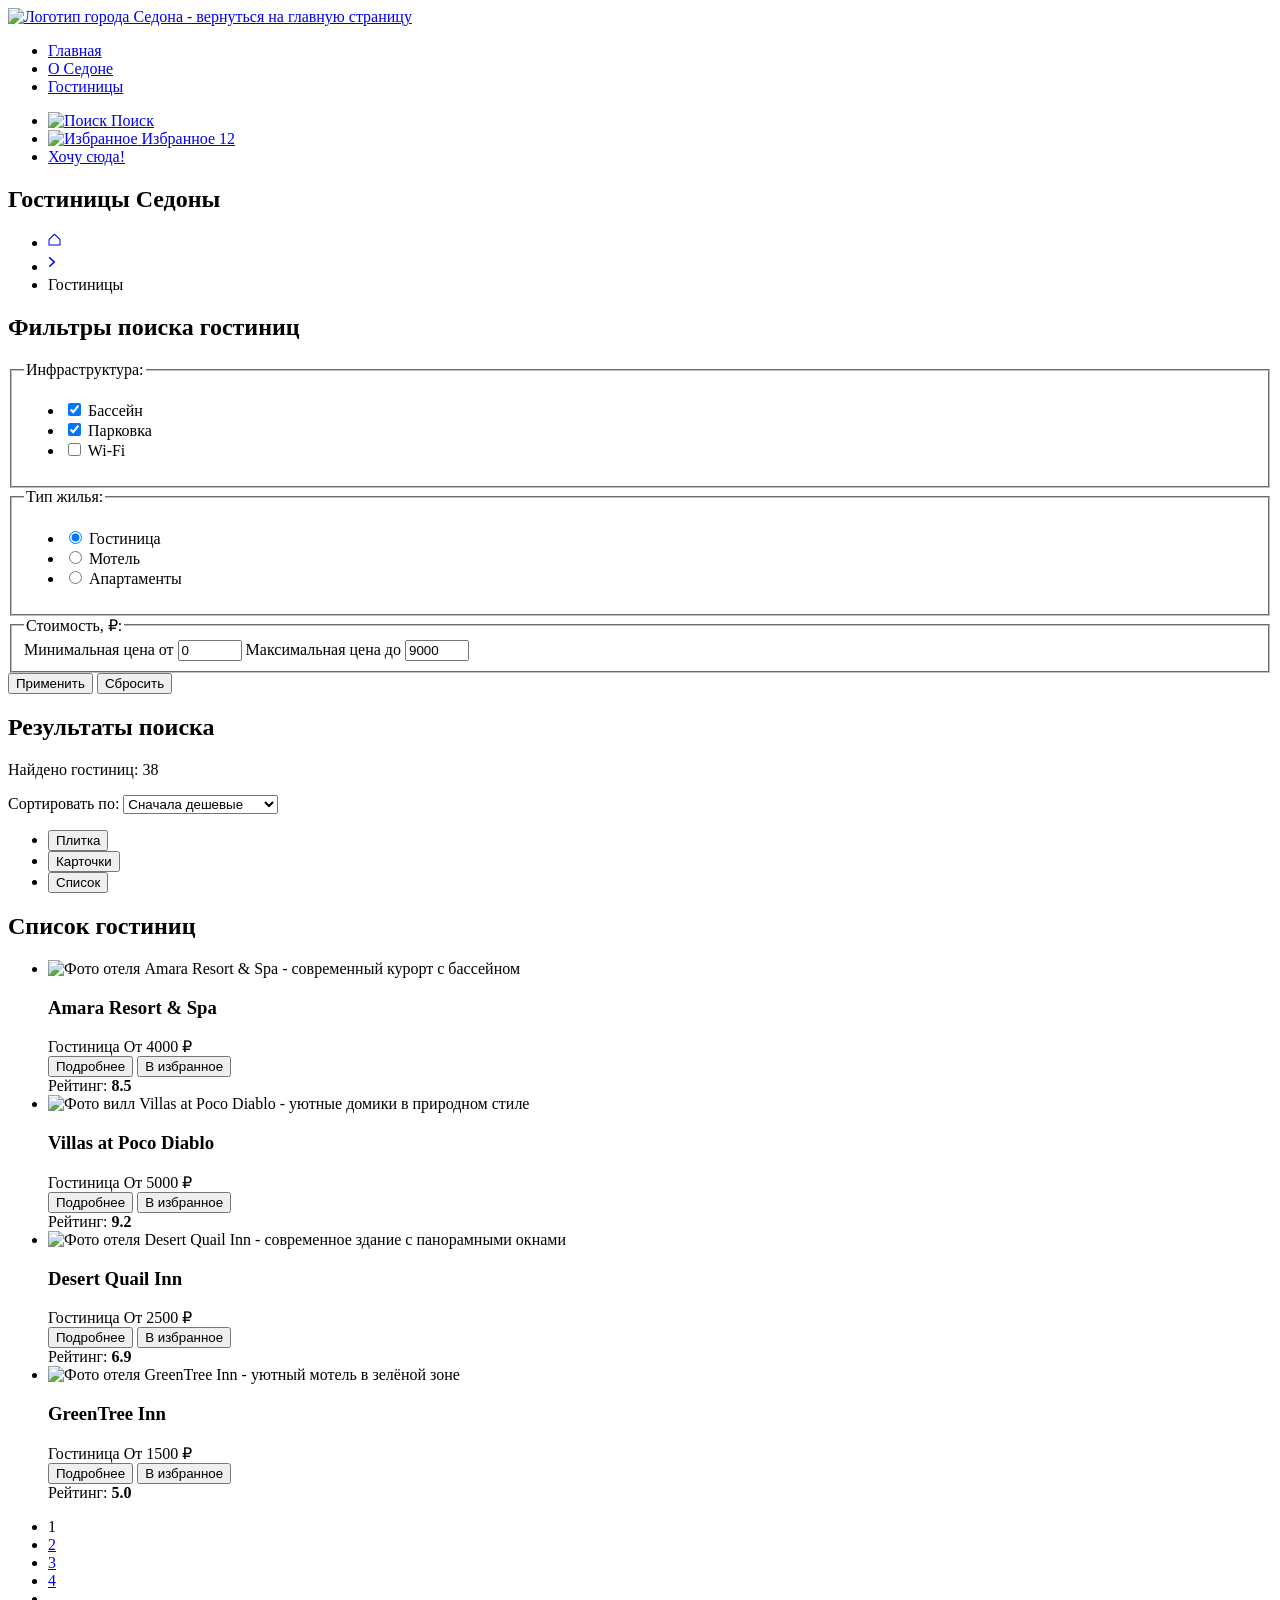
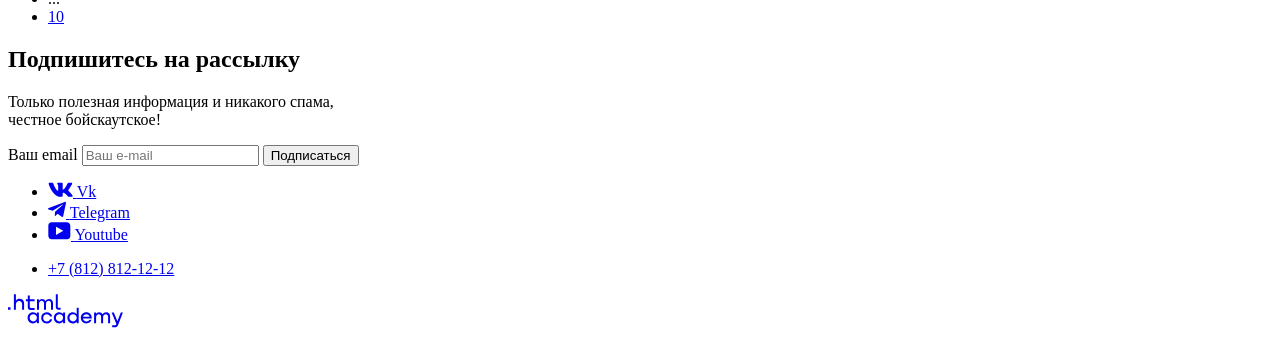
==== catalog.html @ 28fdcd9d "Merge pull request #2 from Vip2045/master" ====
<!DOCTYPE html>
<html lang="ru">
  <head>
    <meta charset="utf-8" />
    <meta name="viewport" content="width=device-width, initial-scale=1.0" />
    <title>Каталог гостиниц в Седоне</title>
    <link rel="icon" href="favicon.ico" />
    <link rel="icon" type="images/png" href="images/favicon.png" />
    <link rel="stylesheet" href="styles/styles.css" />
  </head>
  <body>
    <div class="page-container">
      <!-- Header -->
      <header class="page-header" data-test="header">
        <!-- Nav -->
        <nav class="navigation" aria-label="Основная навигация">
          <a class="logo-link" href="index.html">
            <img
              class="logo-img"
              src="images/logo.svg"
              width="140"
              height="70"
              alt="Логотип города Седона - вернуться на главную страницу"
            />
          </a>

          <ul class="navigation-list">
            <li class="navigation-item">
              <a class="navigation-link" href="index.html">Главная</a>
            </li>
            <li class="navigation-item">
              <a class="navigation-link" href="#">О Седоне</a>
            </li>
            <li class="navigation-item">
              <a
                class="navigation-link navigation-link-current"
                href="catalog.html"
                aria-current="page"
                >Гостиницы</a
              >
            </li>
          </ul>

          <ul class="navigation-user">
            <li class="navigation-item">
              <a class="navigation-link navigation-search" href="#">
                <img
                  src="images/search.svg"
                  width="20"
                  height="20"
                  alt="Поиск"
                />
                <span class="visually-hidden">Поиск</span>
              </a>
            </li>

            <li class="navigation-item">
              <a class="navigation-link navigation-favorites" href="#">
                <img
                  src="images/heart.svg"
                  width="20"
                  height="20"
                  alt="Избранное"
                />
                <span class="visually-hidden">Избранное</span>
                <span
                  class="favorite-badge"
                  aria-label="12 элементов в избранном"
                  >12</span
                >
              </a>
            </li>

            <li class="navigation-item">
              <a class="navigation-button-link" href="#"> Хочу сюда!</a>
            </li>
          </ul>
        </nav>
      </header>

      <!--Основной контент-->
      <main class="main inner-main" data-test="main">
        <section class="filters-heading" data-test="filters">
          <h1 class="inner-header-title">Гостиницы Седоны</h1>

          <nav class="breadcrumbs" aria-label="Хлебные крошки">
            <ul class="breadcrumbs-list">
              <li class="breadcrumbs-item">
                <a class="breadcrumbs-link" href="index.html">
                  <svg
                    xmlns="http://www.w3.org/2000/svg"
                    width="13"
                    height="15"
                    fill="none"
                  >
                    <path
                      fill="currentColor"
                      d="m6.5.5-6 5.8v6.2h12V6.3L6.5.5Zm5 11h-10V6.7l5-4.8 5 4.8v4.8Z"
                    />
                    <path fill="#fff" d="M4.5 10.5h1V8h2v2.5h1V7h-4v3.5Z" />
                  </svg>
                </a>
              </li>
              <li class="breadcrumbs-item">
                <a class="breadcrumbs-link" href="catalog.html">
                  <svg
                    width="8"
                    height="20"
                    viewBox="0 0 8 20"
                    fill="none"
                    xmlns="http://www.w3.org/2000/svg"
                  >
                    <path
                      fill="currentColor"
                      d="M6.91526 9.4375L2.16526 5.1875C1.91526 4.9375 1.41526 4.9375 1.04026 5.1875C0.665263 5.4375 0.790263 5.9375 1.04026 6.1875L5.16526 9.9375L1.16526 13.6875C0.915263 13.9375 0.915263 14.4375 1.16526 14.6875C1.16526 14.8125 1.54026 14.9375 1.66526 14.9375C1.79026 14.9375 2.04026 14.8125 2.16526 14.6875L6.91526 10.4375C7.29026 10.1875 7.29026 9.6875 6.91526 9.4375Z"
                      fill="#fff"
                    />
                  </svg>
                </a>
              </li>
              <li class="breadcrumbs-item">
                <a class="breadcrumbs-link">Гостиницы</a>
              </li>
            </ul>
          </nav>

          <!-- Фильтры -->
          <h2 class="visually-hidden">Фильтры поиска гостиниц</h2>

          <form action="https://echo.htmlacademy.ru/" method="get">
            <div class="filter-row">
              <!-- Инфраструктура -->
              <fieldset class="catalog-filter-group">
                <legend class="catalog-filter-title">Инфраструктура:</legend>
                <ul class="catalog-filter-list">
                  <li class="catalog-filter-item">
                    <label class="control">
                      <input
                        class="visually-hidden control-input"
                        type="checkbox"
                        name="infrastructure"
                        value="pool"
                        checked
                      />
                      <span class="control-mark" aria-hidden="true"></span>
                      <span class="control-label">Бассейн</span>
                    </label>
                  </li>
                  <li class="catalog-filter-item">
                    <label class="control">
                      <input
                        class="visually-hidden control-input"
                        type="checkbox"
                        name="infrastructure"
                        value="parking"
                        checked
                      />
                      <span class="control-mark" aria-hidden="true"></span>
                      <span class="control-label">Парковка</span>
                    </label>
                  </li>
                  <li class="catalog-filter-item">
                    <label class="control">
                      <input
                        class="visually-hidden control-input"
                        type="checkbox"
                        name="infrastructure"
                        value="wifi"
                      />
                      <span class="control-mark" aria-hidden="true"></span>
                      <span class="control-label">Wi-Fi</span>
                    </label>
                  </li>
                </ul>
              </fieldset>

              <!-- Тип жилья -->
              <fieldset class="catalog-filter-group">
                <legend class="catalog-filter-title">Тип жилья:</legend>
                <ul class="catalog-filter-list">
                  <li class="catalog-filter-item">
                    <label class="control">
                      <input
                        class="visually-hidden control-input"
                        type="radio"
                        name="housing-type"
                        value="hotel"
                        checked
                      />
                      <span class="control-mark" aria-hidden="true"></span>
                      <span class="control-label">Гостиница</span>
                    </label>
                  </li>
                  <li class="catalog-filter-item">
                    <label class="control">
                      <input
                        class="visually-hidden control-input"
                        type="radio"
                        name="housing-type"
                        value="motel"
                      />
                      <span class="control-mark" aria-hidden="true"></span>
                      <span class="control-label">Мотель</span>
                    </label>
                  </li>
                  <li class="catalog-filter-item">
                    <label class="control">
                      <input
                        class="visually-hidden control-input"
                        type="radio"
                        name="housing-type"
                        value="apartment"
                      />
                      <span class="control-mark" aria-hidden="true"></span>
                      <span class="control-label">Апартаменты</span>
                    </label>
                  </li>
                </ul>
              </fieldset>

              <!-- Группа фильтров: Цена -->
              <fieldset class="catalog-filter-group price-filters">
                <legend class="catalog-filter-title title-filters-price">
                  Стоимость, ₽:
                </legend>

                <div class="price-container">
                  <label class="price-label">
                    <span class="visually-hidden">Минимальная цена</span>
                    <span class="price-label-text">от</span>
                    <input
                      class="price-input input min-price"
                      type="number"
                      name="min-price"
                      value="0"
                      min="0"
                      max="9000"
                      step="100"
                      aria-label="Минимальная цена"
                    />
                  </label>

                  <label class="price-label">
                    <span class="visually-hidden">Максимальная цена</span>
                    <span class="price-label-text">до</span>
                    <input
                      class="price-input input max-price"
                      type="number"
                      name="max-price"
                      value="9000"
                      min="0"
                      max="9000"
                      step="100"
                      aria-label="Максимальная цена"
                    />
                  </label>
                </div>

                <div class="slider-container">
                  <div class="slider" id="slider" aria-label="Диапазон цен">
                    <div class="slider-track" id="track"></div>
                    <div
                      class="thumb"
                      id="thumb1"
                      style="left: 0%"
                      aria-label="Минимальная цена"
                    ></div>
                    <div
                      class="thumb"
                      id="thumb2"
                      style="left: 72%"
                      aria-label="Максимальная цена"
                    ></div>
                  </div>
                </div>
              </fieldset>

              <!-- кнопки для фильтра -->
              <div class="wrapper-buttons">
                <button class="btn-filters button-submit" type="submit">
                  Применить
                </button>
                <button class="btn-filters button-reset" type="reset">
                  Сбросить
                </button>
              </div>
            </div>
          </form>
        </section>

        <section class="hotel-search" data-test="catalog">
          <div class="container-search">
            <h2 class="visually-hidden">Результаты поиска</h2>
            <p class="catalog-products-title">Найдено гостиниц: 38</p>

            <form class="sorting-form" aria-label="Сортировка результатов">
              <label for="sort-method" class="visually-hidden"
                >Сортировать по:</label
              >
              <select
                id="sort-method"
                class="select-control arrow-down"
                name="sort"
              >
                <option value="popular">Сначала дешевые</option>
                <option value="price-asc">Сначала популярные</option>
                <option value="price-desc">Сначала дорогие</option>
              </select>
            </form>

            <nav
              class="view-switcher"
              aria-label="Переключение вида отображения"
            >
              <ul class="view-buttons">
                <li class="view-buttons-item">
                  <button
                    class="view-button view-button-tiles"
                    type="button"
                    aria-pressed="true"
                    aria-label="Плитка"
                  >
                    <span class="visually-hidden">Плитка</span>
                  </button>
                </li>
                <li class="view-buttons-item">
                  <button
                    class="view-button view-button-card"
                    type="button"
                    aria-pressed="false"
                    aria-label="Карточки"
                  >
                    <span class="visually-hidden">Карточки</span>
                  </button>
                </li>
                <li class="view-buttons-item">
                  <button
                    class="view-button view-button-list"
                    type="button"
                    aria-pressed="false"
                    aria-label="Список"
                  >
                    <span class="visually-hidden">Список</span>
                  </button>
                </li>
              </ul>
            </nav>
          </div>
        </section>

        <!-- Список гостиниц -->
        <section class="hotels-card" aria-labelledby="hotels-heading">
          <h2 id="hotels-heading" class="visually-hidden">Список гостиниц</h2>
          <ul class="cards-wrapper">
            <!-- Карточка 1 -->
            <li class="card">
              <div class="hotel-image">
                <img src="images/hotel-card/hotel-1.jpg" width: 300px; height:
                212px; alt="Фото отеля Amara Resort & Spa - современный курорт с
                бассейном" class="hotel-photo" />
              </div>
              <h3 class="hotel-title">Amara Resort & Spa</h3>

              <div class="hotel-info">
                <span class="housing-type">Гостиница</span>
                <span class="price">От 4000 ₽</span>
              </div>

              <div class="button-actions">
                <button class="btn details-btn">Подробнее</button>
                <button class="btn favorite-btn">В избранное</button>
              </div>

              <div class="reviews">
                <div class="stars" aria-label="Рейтинг: 4 звезды">
                  <span class="stars-item" aria-hidden="true"></span>
                  <span class="stars-item" aria-hidden="true"></span>
                  <span class="stars-item" aria-hidden="true"></span>
                  <span class="stars-item" aria-hidden="true"></span>
                </div>
                <span class="rating-text">Рейтинг: <strong>8.5</strong></span>
              </div>
            </li>

            <!-- Карточка 2 -->
            <li class="card">
              <div class="hotel-image">
                <img src="images/hotel-card/hotel-2.jpg" width: 300px; height:
                212px; alt="Фото вилл Villas at Poco Diablo - уютные домики в
                природном стиле" class="hotel-photo" />
              </div>
              <h3 class="hotel-title">Villas at Poco Diablo</h3>

              <div class="hotel-info">
                <span class="housing-type">Гостиница</span>
                <span class="price">От 5000 ₽</span>
              </div>

              <div class="button-actions">
                <button class="btn details-btn">Подробнее</button>
                <button class="btn favorite-btn-active">В избранное</button>
              </div>

              <div class="reviews">
                <div class="stars" aria-label="Рейтинг: 4 звезды">
                  <span class="stars-item" aria-hidden="true"></span>
                  <span class="stars-item" aria-hidden="true"></span>
                  <span class="stars-item" aria-hidden="true"></span>
                  <span class="stars-item" aria-hidden="true"></span>
                </div>
                <span class="rating-text">Рейтинг: <strong>9.2</strong></span>
              </div>
            </li>

            <!-- Карточка 3 -->
            <li class="card">
              <div class="hotel-image">
                <img src="images/hotel-card/hotel-3.jpg" width: 300px; height:
                212px; alt="Фото отеля Desert Quail Inn - современное здание с
                панорамными окнами" class="hotel-photo" />
              </div>
              <h3 class="hotel-title">Desert Quail Inn</h3>

              <div class="hotel-info">
                <span class="housing-type">Гостиница</span>
                <span class="price">От 2500 ₽</span>
              </div>

              <div class="button-actions">
                <button class="btn details-btn">Подробнее</button>
                <button class="btn favorite-btn">В избранное</button>
              </div>

              <div class="reviews">
                <div class="stars" aria-label="Рейтинг: 3 звезды">
                  <span class="stars-item" aria-hidden="true"></span>
                  <span class="stars-item" aria-hidden="true"></span>
                  <span class="stars-item" aria-hidden="true"></span>
                </div>
                <span class="rating-text">Рейтинг: <strong>6.9</strong></span>
              </div>
            </li>

            <!-- Карточка 4 -->
            <li class="card">
              <div class="hotel-image">
                <img src="images/hotel-card/hotel-4.jpg" width: 300px; height:
                212px; alt="Фото отеля GreenTree Inn - уютный мотель в зелёной
                зоне" class="hotel-photo" />
              </div>
              <h3 class="hotel-title">GreenTree Inn</h3>

              <div class="hotel-info">
                <span class="housing-type">Гостиница</span>
                <span class="price">От 1500 ₽</span>
              </div>

              <div class="button-actions">
                <button class="btn details-btn">Подробнее</button>
                <button class="btn favorite-btn">В избранное</button>
              </div>

              <div class="reviews">
                <div class="stars" aria-label="Рейтинг: 2 звезды">
                  <span class="stars-item" aria-hidden="true"></span>
                  <span class="stars-item" aria-hidden="true"></span>
                </div>
                <span class="rating-text">Рейтинг: <strong>5.0</strong></span>
              </div>
            </li>
          </ul>
        </section>

        <!-- Пагинация -->
        <section class="pagination-section">
          <nav class="pagination" aria-label="Навигация по страницам">
            <ul class="pagination-list">
              <li class="pagination-item">
                <span
                  class="pagination-link active"
                  aria-current="page"
                  aria-label="Текущая страница 1"
                  >1</span
                >
              </li>
              <li class="pagination-item">
                <a class="pagination-link" href="#" aria-label="Страница 2"
                  >2</a
                >
              </li>
              <li class="pagination-item">
                <a class="pagination-link" href="#" aria-label="Страница 3"
                  >3</a
                >
              </li>
              <li class="pagination-item">
                <a class="pagination-link" href="#" aria-label="Страница 4"
                  >4</a
                >
              </li>
              <li class="pagination-item pagination-ellipsis">
                <span class="pagination-text" aria-hidden="true">...</span>
              </li>
              <li class="pagination-item">
                <a class="pagination-link" href="#" aria-label="Страница 10"
                  >10</a
                >
              </li>
            </ul>
          </nav>
        </section>

        <!--- subscribe --->
        <section class="subscribe subscribe-catalog" data-test="subscribe">
          <h2 id="subscribe-title" class="subscribe-title-catalog">
            Подпишитесь на рассылку
          </h2>
          <p class="subscribe-text-catalog">
            Только полезная информация и никакого спама, <br />
            честное бойскаутское!
          </p>

          <form
            class="subscribe-form catalog-subscribe-form"
            action="http://echo.htmlacademy.ru/"
            method="post"
          >
            <div class="flex-subscribe-field">
              <label class="visually-hidden" for="email">Ваш email</label>
              <input
                class="field subscribe-field"
                type="email"
                name="email"
                placeholder="Ваш e-mail"
                id="email"
                required
              />
              <button class="button subcribe-button" type="submit">
                Подписаться
              </button>
            </div>
          </form>
        </section>
      </main>

      <!--- footer --->
      <footer class="page-footer" data-test="footer">
        <section class="footer-social">
          <ul class="footer-social-list">
            <li class="footer-social-item">
              <a
                class="footer-social-link footer-social"
                href="https://vk.com/htmlacademy"
              >
                <svg
                  xmlns="http://www.w3.org/2000/svg"
                  width="25"
                  height="15"
                  fill="none"
                >
                  <path
                    fill="currentColor"
                    fill-rule="evenodd"
                    d="M24.12 1.8c.16-.54 0-.94-.8-.94H20.7c-.67 0-.98.34-1.15.73 0 0-1.33 3.2-3.22 5.27-.61.6-.9.8-1.23.8-.16 0-.41-.2-.41-.75v-5.1c0-.66-.19-.95-.74-.95H9.82c-.42 0-.67.3-.67.59 0 .62.95.76 1.04 2.51v3.8c0 .83-.15.98-.48.98-.9 0-3.06-3.2-4.34-6.88-.25-.72-.5-1-1.18-1H1.57c-.75 0-.9.34-.9.73 0 .68.89 4.07 4.14 8.55 2.17 3.06 5.23 4.72 8 4.72 1.68 0 1.88-.37 1.88-1v-2.32c0-.74.16-.88.7-.88.38 0 1.05.19 2.6 1.66 1.79 1.75 2.08 2.54 3.08 2.54h2.63c.75 0 1.12-.37.9-1.1-.23-.72-1.08-1.77-2.2-3.02-.62-.71-1.54-1.48-1.82-1.86-.39-.5-.28-.71 0-1.15 0 0 3.2-4.42 3.54-5.93Z"
                    clip-rule="evenodd"
                  />
                </svg>
                <span class="visually-hidden">Vk</span>
              </a>
            </li>

            <li class="footer-social-item">
              <a
                class="footer-social-link footer-social"
                href="https://t.me/htmlacademy"
              >
                <svg xmlns="http://www.w3.org/2000/svg" width="18" height="17">
                  <path
                    fill="currentColor"
                    d="M16.79.96.84 7.1c-1.09.44-1.08 1.05-.2 1.32l4.1 1.28 9.47-5.98c.44-.27.85-.13.52.17l-7.68 6.93-.28 4.22c.41 0 .6-.2.83-.41l1.99-1.94 4.13 3.06c.77.42 1.31.2 1.5-.71l2.72-12.8c.28-1.1-.43-1.61-1.16-1.28Z"
                  />
                </svg>
                <span class="visually-hidden">Telegram</span>
              </a>
            </li>

            <li class="footer-social-item">
              <a
                class="footer-social-link footer-social"
                href="https://www.youtube.com/@HTMLAcademyTV"
              >
                <svg
                  xmlns="http://www.w3.org/2000/svg"
                  width="23"
                  height="18"
                  fill="none"
                >
                  <path
                    fill="currentColor"
                    d="M18.94.36H3.51C1.65.36.33 1.95.33 3.76v10.09c0 1.91 1.32 3.5 3.18 3.5h15.65c1.64 0 3.17-1.59 3.17-3.4V3.76c-.22-1.8-1.53-3.4-3.39-3.4ZM7.99 12.89V4.82l7.34 4.04-7.34 4.03Z"
                  />
                </svg>
                <span class="visually-hidden">Youtube</span>
              </a>
            </li>
          </ul>
        </section>

        <ul class="footer-contacts">
          <li class="footer-contacts-link">
            <a class="footer-contacts-phone" href="tel:+78128121212">
              +7 (812) 812-12-12
            </a>
          </li>
        </ul>

        <a class="htmlacademy-link" href="https://htmlacademy.ru/">
          <svg
            xmlns="http://www.w3.org/2000/svg"
            width="115"
            height="34"
            fill="none"
          >
            <path
              fill="currentColor"
              d="M0 13.26v2.6h2.5v-2.6H0ZM11.6 4.86c-1.6 0-2.8.7-3.6 1.7h-.1V.36h-2v15.5h2v-5.3c0-2.1 1.3-3.6 3.3-3.6 1.8 0 2.9 1.4 2.9 3.2v5.7h2v-6.1c.1-3-1.8-4.9-4.5-4.9ZM26.6 5.16h-4.8v-3.7h-2v3.8h-1.9v2h1.9v6c0 1.7 1 2.7 2.7 2.7h4.1v-2h-3.7c-.7 0-1.1-.4-1.1-1.1v-5.7h4.8v-2ZM41.1 4.96c-1.6 0-2.9.8-3.5 2.1h-.1c-.6-1.2-1.8-2.1-3.4-2.1-1.4 0-2.5.8-3.1 1.8h-.1v-1.6H29v10.6h2v-5.4c0-2 1-3.5 2.6-3.5 1.5 0 2.4 1 2.4 2.6v6.3h2v-5.6c0-2.4 1.4-3.3 2.6-3.3 1.5 0 2.4 1 2.4 2.6v6.3h2v-6.5c.1-2.5-1.4-4.3-3.9-4.3ZM47.8 13.06c0 1.7 1 2.7 2.8 2.7h2v-2h-1.7c-.7 0-1.1-.4-1.1-1.1V.36h-2v12.7ZM28.9 20.06c-.9-1.1-2.2-1.8-3.9-1.8-3.1 0-5.4 2.3-5.4 5.6s2.3 5.6 5.4 5.6c1.8 0 3-.8 3.8-1.9h.1v1.6h2v-10.6h-2v1.5Zm-3.6 7.4c-2.2 0-3.6-1.6-3.6-3.6s1.4-3.6 3.6-3.6 3.6 1.6 3.6 3.6c0 1.9-1.4 3.6-3.6 3.6ZM44.2 22.36c-.5-2.4-2.6-4.1-5.4-4.1a5.4 5.4 0 0 0-5.6 5.6c0 3.1 2.2 5.6 5.6 5.6 2.8 0 4.9-1.8 5.4-4.2h-2.1a3.4 3.4 0 0 1-3.3 2.3c-2.2 0-3.6-1.6-3.6-3.6s1.4-3.6 3.6-3.6c1.6 0 2.8 1 3.3 2.2h2.1v-.2ZM55.1 20.06c-.9-1.1-2.2-1.8-3.9-1.8-3.1 0-5.4 2.3-5.4 5.6s2.3 5.6 5.4 5.6c1.8 0 3-.8 3.8-1.9h.1v1.6h2v-10.6h-2v1.5Zm-3.6 7.4c-2.2 0-3.6-1.6-3.6-3.6s1.4-3.6 3.6-3.6 3.6 1.6 3.6 3.6c0 1.9-1.5 3.6-3.6 3.6ZM68.7 20.16c-.9-1.1-2.2-1.9-3.9-1.9-3.1 0-5.4 2.3-5.4 5.6s2.2 5.6 5.4 5.6c1.7 0 3-.8 3.8-1.8h.1v1.5h2v-15.4h-2v6.4Zm-3.6 7.3c-2.2 0-3.6-1.6-3.6-3.6s1.4-3.6 3.6-3.6 3.6 1.6 3.6 3.6c-.1 2-1.5 3.6-3.6 3.6ZM78.3 18.26c-3.3 0-5.5 2.5-5.5 5.6 0 3 2.1 5.6 5.5 5.6 2.5 0 4.5-1.3 5.2-3.6h-2.1c-.5 1-1.6 1.6-3 1.6-1.9 0-3.3-1.3-3.4-2.9h8.8c.2-3.6-2-6.3-5.5-6.3Zm0 1.9c1.7 0 3 1 3.3 2.6h-6.5c.3-1.5 1.5-2.6 3.2-2.6ZM98.2 18.26c-1.6 0-2.9.8-3.6 2h-.1c-.6-1.2-1.8-2-3.4-2-1.4 0-2.5.7-3.1 1.8v-1.5h-1.9v10.6h2v-5.4c0-2 1-3.4 2.6-3.5 1.5 0 2.4 1 2.4 2.6v6.3h2v-5.6c0-2.4 1.4-3.3 2.6-3.3 1.5 0 2.4 1 2.4 2.6v6.3h2v-6.5c.1-2.6-1.4-4.4-3.9-4.4ZM109.4 27.36l-3.6-8.9h-2.2l4.8 11.6c-.3.9-.7 1.2-1.7 1.2h-2.5v2h2.5c1.8 0 2.8-.8 3.5-2.6l4.7-12.2h-2.1l-3.4 8.9Z"
            />
          </svg>
        </a>
      </footer>
    </div>
  </body>
</html>
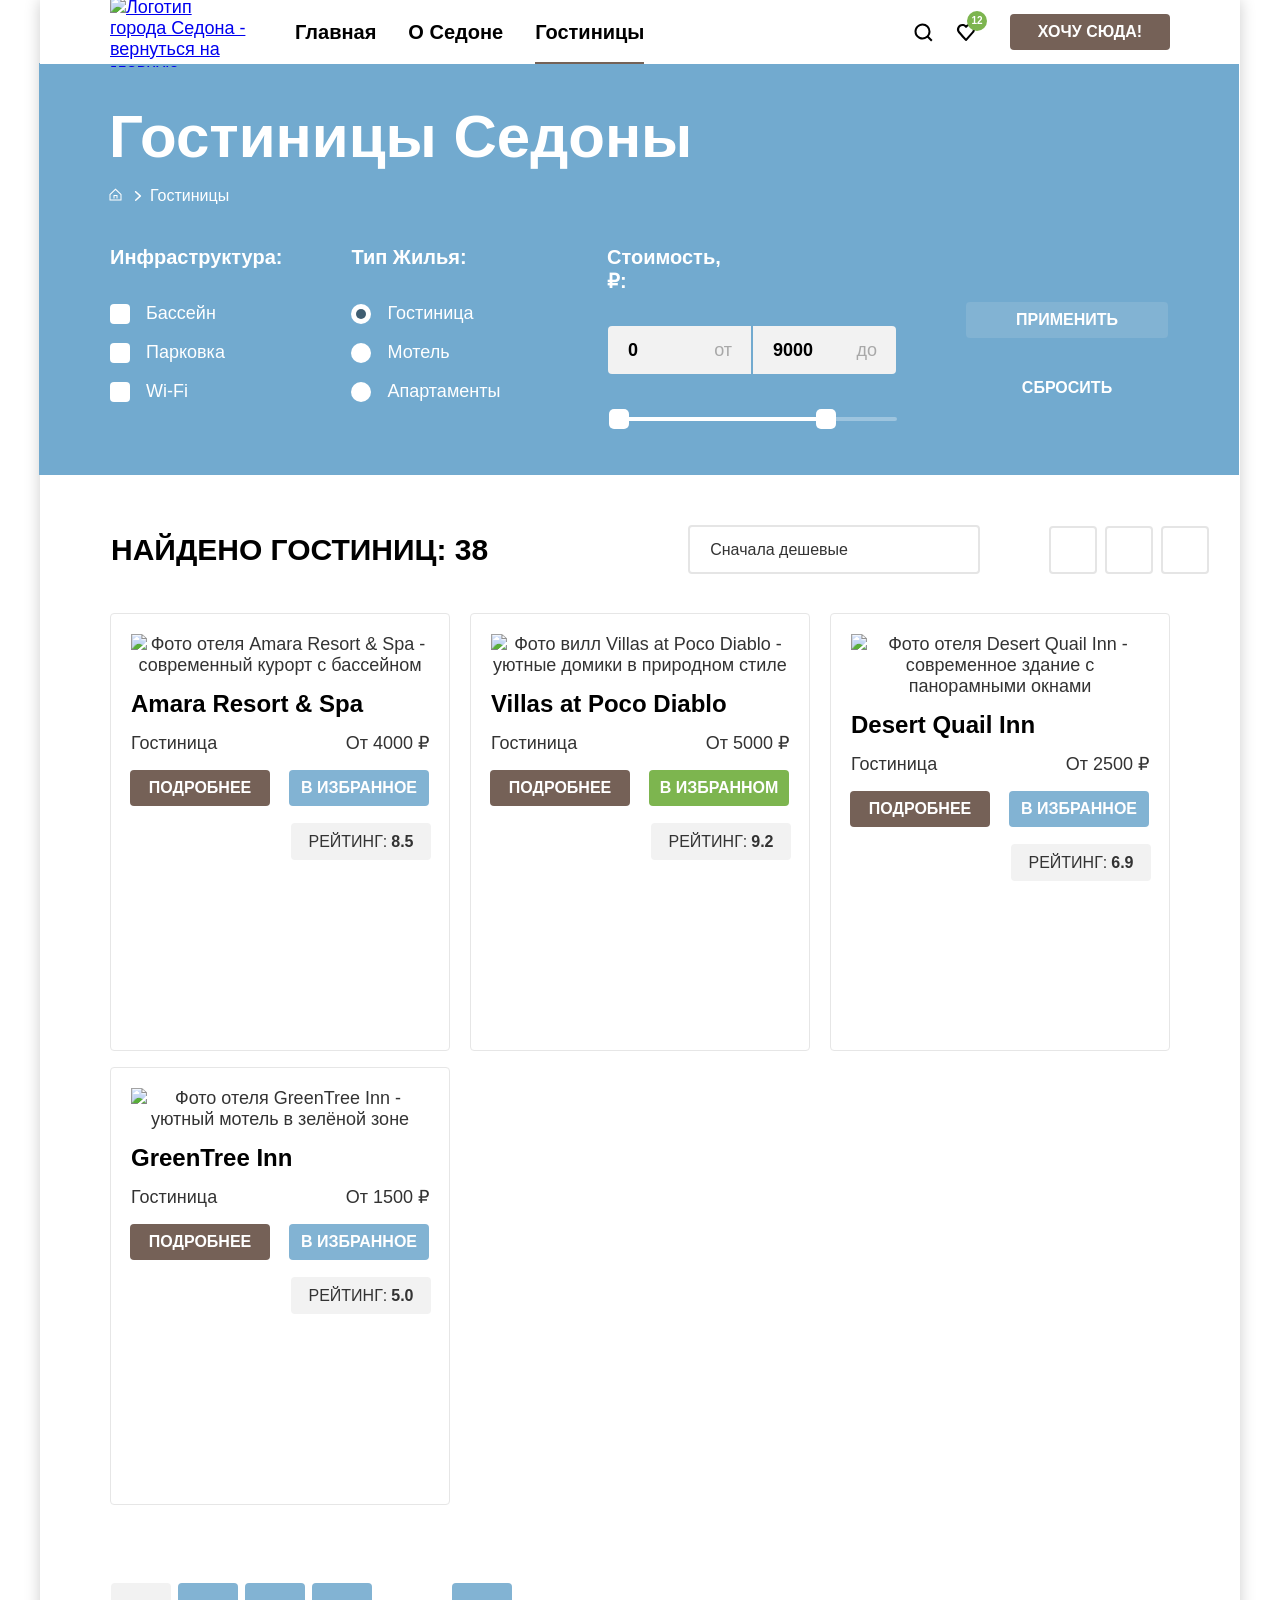
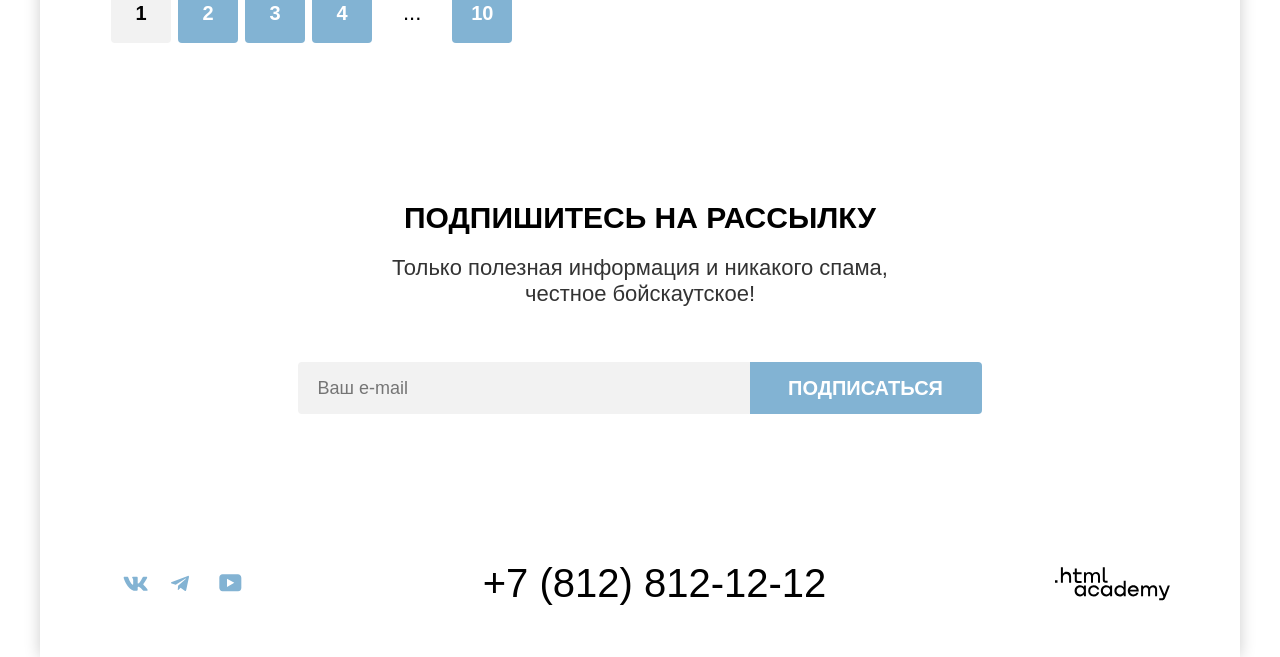
==== commit 86bb3761: "Merge pull request #3 from Vip2045/master" ====
--- a/catalog.html
+++ b/catalog.html
@@ -44,30 +44,36 @@
           <ul class="navigation-user">
             <li class="navigation-item">
               <a class="navigation-link navigation-search" href="#">
-                <img
-                  src="images/search.svg"
+                <svg
+                  xmlns="http://www.w3.org/2000/svg"
                   width="20"
                   height="20"
-                  alt="Поиск"
-                />
+                  fill="none"
+                >
+                  <path
+                    fill="currentColor"
+                    d="m19.5 18-3.7-3.67c1-1.3 1.7-2.98 1.7-4.87a8 8 0 0 0-8-7.96c-4.4 0-8 3.68-8 8.06a8 8 0 0 0 12.9 6.26l3.7 3.68 1.4-1.5Zm-10-2.48a6 6 0 0 1-6-5.96 6 6 0 0 1 12 0 6 6 0 0 1-6 5.96Z"
+                  />
+                </svg>
                 <span class="visually-hidden">Поиск</span>
               </a>
             </li>
 
             <li class="navigation-item">
               <a class="navigation-link navigation-favorites" href="#">
-                <img
-                  src="images/heart.svg"
+                <svg
+                  xmlns="http://www.w3.org/2000/svg"
                   width="20"
                   height="20"
-                  alt="Избранное"
-                />
+                  fill="none"
+                >
+                  <path
+                    fill="currentColor"
+                    d="M9.9 19a.9.9 0 0 1-.8-.4c-5.4-6.1-6.7-7.5-7-7.9A5.4 5.4 0 0 1 6.5 2C7.8 2 9 2.5 10 3.3a5.46 5.46 0 0 1 9 4.1c0 1.3-.5 2.5-1.3 3.4l-7 7.9c-.2.2-.4.3-.8.3Zm-6-9.5c.3.4 3.5 4 6.1 6.9l6.2-7c.5-.5.7-1.2.7-2 0-1.8-1.5-3.3-3.3-3.3-1 0-2 .5-2.7 1.3-.3.3-.6.4-.9.4-.3 0-.6-.2-.8-.4-.7-.8-1.7-1.3-2.7-1.3-1.8 0-3.3 1.5-3.3 3.3-.1.9.3 1.6.7 2.1-.1 0-.1 0 0 0Z"
+                  />
+                </svg>
                 <span class="visually-hidden">Избранное</span>
-                <span
-                  class="favorite-badge"
-                  aria-label="12 элементов в избранном"
-                  >12</span
-                >
+                <span class="favorite-badge" width="20" height="20">12</span>
               </a>
             </li>
 
@@ -101,8 +107,9 @@
                   </svg>
                 </a>
               </li>
+
               <li class="breadcrumbs-item">
-                <a class="breadcrumbs-link" href="catalog.html">
+                <a class="breadcrumbs-link">
                   <svg
                     width="8"
                     height="20"
@@ -111,15 +118,12 @@
                     xmlns="http://www.w3.org/2000/svg"
                   >
                     <path
-                      fill="currentColor"
                       d="M6.91526 9.4375L2.16526 5.1875C1.91526 4.9375 1.41526 4.9375 1.04026 5.1875C0.665263 5.4375 0.790263 5.9375 1.04026 6.1875L5.16526 9.9375L1.16526 13.6875C0.915263 13.9375 0.915263 14.4375 1.16526 14.6875C1.16526 14.8125 1.54026 14.9375 1.66526 14.9375C1.79026 14.9375 2.04026 14.8125 2.16526 14.6875L6.91526 10.4375C7.29026 10.1875 7.29026 9.6875 6.91526 9.4375Z"
                       fill="#fff"
                     />
                   </svg>
-                </a>
-              </li>
-              <li class="breadcrumbs-item">
-                <a class="breadcrumbs-link">Гостиницы</a>
+                  Гостиницы</a
+                >
               </li>
             </ul>
           </nav>
@@ -136,38 +140,38 @@
                   <li class="catalog-filter-item">
                     <label class="control">
                       <input
-                        class="visually-hidden control-input"
+                        class="visually-hidden control-input input"
                         type="checkbox"
                         name="infrastructure"
                         value="pool"
                         checked
                       />
-                      <span class="control-mark" aria-hidden="true"></span>
+                      <span class="control-mark"></span>
                       <span class="control-label">Бассейн</span>
                     </label>
                   </li>
                   <li class="catalog-filter-item">
                     <label class="control">
                       <input
-                        class="visually-hidden control-input"
+                        class="visually-hidden control-input input"
                         type="checkbox"
                         name="infrastructure"
                         value="parking"
                         checked
                       />
-                      <span class="control-mark" aria-hidden="true"></span>
+                      <span class="control-mark"></span>
                       <span class="control-label">Парковка</span>
                     </label>
                   </li>
                   <li class="catalog-filter-item">
                     <label class="control">
                       <input
-                        class="visually-hidden control-input"
+                        class="visually-hidden control-input input"
                         type="checkbox"
                         name="infrastructure"
                         value="wifi"
                       />
-                      <span class="control-mark" aria-hidden="true"></span>
+                      <span class="control-mark"></span>
                       <span class="control-label">Wi-Fi</span>
                     </label>
                   </li>
@@ -181,32 +185,32 @@
                   <li class="catalog-filter-item">
                     <label class="control">
                       <input
-                        class="visually-hidden control-input"
+                        class="visually-hidden control-input input"
                         type="radio"
                         name="housing-type"
                         value="hotel"
                         checked
                       />
-                      <span class="control-mark" aria-hidden="true"></span>
+                      <span class="control-mark"></span>
                       <span class="control-label">Гостиница</span>
                     </label>
                   </li>
                   <li class="catalog-filter-item">
                     <label class="control">
                       <input
-                        class="visually-hidden control-input"
+                        class="visually-hidden control-input input"
                         type="radio"
                         name="housing-type"
                         value="motel"
                       />
-                      <span class="control-mark" aria-hidden="true"></span>
+                      <span class="control-mark"></span>
                       <span class="control-label">Мотель</span>
                     </label>
                   </li>
                   <li class="catalog-filter-item">
                     <label class="control">
                       <input
-                        class="visually-hidden control-input"
+                        class="visually-hidden control-input input"
                         type="radio"
                         name="housing-type"
                         value="apartment"
@@ -289,67 +293,43 @@
         </section>
 
         <section class="hotel-search" data-test="catalog">
-          <div class="container-search">
-            <h2 class="visually-hidden">Результаты поиска</h2>
-            <p class="catalog-products-title">Найдено гостиниц: 38</p>
-
-            <form class="sorting-form" aria-label="Сортировка результатов">
-              <label for="sort-method" class="visually-hidden"
-                >Сортировать по:</label
-              >
-              <select
-                id="sort-method"
-                class="select-control arrow-down"
-                name="sort"
-              >
-                <option value="popular">Сначала дешевые</option>
-                <option value="price-asc">Сначала популярные</option>
-                <option value="price-desc">Сначала дорогие</option>
-              </select>
-            </form>
-
-            <nav
-              class="view-switcher"
-              aria-label="Переключение вида отображения"
+          <h2 class="hotel-searc-title">Найдено гостиниц: 38</h2>
+          <form class="sorting-form">
+            <select
+              class="select-control arrow-down"
+              id="sort-method"
+              class="select-control arrow-down"
+              name="sort"
             >
-              <ul class="view-buttons">
-                <li class="view-buttons-item">
-                  <button
-                    class="view-button view-button-tiles"
-                    type="button"
-                    aria-pressed="true"
-                    aria-label="Плитка"
-                  >
-                    <span class="visually-hidden">Плитка</span>
-                  </button>
-                </li>
-                <li class="view-buttons-item">
-                  <button
-                    class="view-button view-button-card"
-                    type="button"
-                    aria-pressed="false"
-                    aria-label="Карточки"
-                  >
-                    <span class="visually-hidden">Карточки</span>
-                  </button>
-                </li>
-                <li class="view-buttons-item">
-                  <button
-                    class="view-button view-button-list"
-                    type="button"
-                    aria-pressed="false"
-                    aria-label="Список"
-                  >
-                    <span class="visually-hidden">Список</span>
-                  </button>
-                </li>
-              </ul>
-            </nav>
-          </div>
+              <option value="popular">Сначала дешевые</option>
+              <option value="price-asc">Сначала популярные</option>
+              <option value="price-desc">Сначала дорогие</option>
+            </select>
+          </form>
+
+          <nav class="view-switcher" aria-label="Переключение вида отображения">
+            <ul class="view-buttons">
+              <li class="view-buttons-item">
+                <button class="view-button view-button-tiles" type="button">
+                  <span class="visually-hidden">Плитка</span>
+                </button>
+              </li>
+              <li class="view-buttons-item">
+                <button class="view-button view-button-card" type="button">
+                  <span class="visually-hidden">Карточки</span>
+                </button>
+              </li>
+              <li class="view-buttons-item">
+                <button class="view-button view-button-list" type="button">
+                  <span class="visually-hidden">Список</span>
+                </button>
+              </li>
+            </ul>
+          </nav>
         </section>
 
         <!-- Список гостиниц -->
-        <section class="hotels-card" aria-labelledby="hotels-heading">
+        <section class="hotels-card">
           <h2 id="hotels-heading" class="visually-hidden">Список гостиниц</h2>
           <ul class="cards-wrapper">
             <!-- Карточка 1 -->
@@ -398,7 +378,7 @@
 
               <div class="button-actions">
                 <button class="btn details-btn">Подробнее</button>
-                <button class="btn favorite-btn-active">В избранное</button>
+                <button class="btn favorite-btn-active">В избранном</button>
               </div>
 
               <div class="reviews">
@@ -528,7 +508,7 @@
             <div class="flex-subscribe-field">
               <label class="visually-hidden" for="email">Ваш email</label>
               <input
-                class="field subscribe-field"
+                class="field subscribe-field input"
                 type="email"
                 name="email"
                 placeholder="Ваш e-mail"
--- a/styles/styles.css
+++ b/styles/styles.css
@@ -0,0 +1,2060 @@
+@font-face {
+  font-family: "PT Sans";
+  font-style: normal;
+  font-weight: 400;
+  src: url("../fonts/ptsans-400.woff2") format("woff2");
+  font-display: swap;
+}
+
+@font-face {
+  font-family: "PT Sans";
+  font-style: normal;
+  font-weight: 700;
+  src: url("../fonts/ptsans-700.woff2") format("woff2");
+  font-display: swap;
+}
+
+*,
+*::before,
+*::after {
+  box-sizing: border-box;
+}
+
+/* html */
+html {
+  height: 100%;
+}
+
+body {
+  width: 1200px;
+  display: flex;
+  flex-direction: column;
+  min-height: 100%;
+  margin: 0;
+  margin: 0 auto;
+  font-family: "PT Sans", sans-serif;
+  font-size: 18px;
+  line-height: 21px;
+  font-weight: 400;
+  font-style: normal;
+  color: #333;
+  background-color: #fff;
+  box-shadow: 0 0 15px 0 rgba(0, 0, 0, 0.2);
+}
+
+/* Page-container */
+.page-container {
+  width: 1200px;
+  margin: 0 auto;
+  display: flex;
+  flex-direction: column;
+  height: 100%;
+}
+
+/* Visually-hidden */
+.visually-hidden {
+  width: 1px;
+  height: 1px;
+  margin: -1px;
+  padding: 0;
+  border: 0;
+  clip: rect(0, 0, 0, 0);
+  overflow: hidden;
+}
+
+/* Page-index */
+.main-index {
+  flex-grow: 1;
+}
+
+/* Header */
+.page-header {
+  background-color: #fff;
+  color: #000;
+  padding: 0;
+  margin: 0;
+  width: 100%;
+  z-index: 2;
+}
+
+/* Navigation */
+.navigation {
+  width: 100%;
+  max-width: 1200px;
+  height: 64px;
+  display: flex;
+  align-items: center;
+  justify-content: space-between;
+  background-color: #fff;
+  color: #000;
+  transition: all 0.3s ease;
+  cursor: pointer;
+}
+
+.logo-link {
+  margin-left: 70px;
+}
+
+.logo-img {
+  display: block;
+  width: 100%;
+  text-decoration: none;
+}
+
+.navigation-list {
+  display: flex;
+  align-items: center;
+  flex-wrap: wrap;
+  margin: 0;
+  padding: 0;
+  list-style: none;
+  gap: 20px;
+  margin-right: auto;
+  margin-left: 33px;
+}
+
+.navigation-user {
+  display: flex;
+  align-items: center;
+  gap: 18px;
+  margin-right: 70px;
+  margin-top: 18px;
+  list-style: none;
+}
+
+.navigation-item {
+  position: relative;
+  outline: none;
+  border: none;
+}
+
+.navigation-link {
+  display: flex;
+  align-items: center;
+  font-weight: 700;
+  font-size: 20px;
+  line-height: 24px;
+  text-transform: capitalize;
+  color: #000;
+  text-decoration: none;
+  gap: 5px;
+  margin-left: 12px;
+  transition: all 0.4s ease;
+  cursor: pointer;
+}
+
+.navigation-link:hover,
+.navigation-link:focus {
+  color:#505050;
+}
+
+
+
+.navigation-favorites {
+  margin-left: 1px;
+  margin-right: 12px;
+}
+
+.navigation-link-current {
+  position: relative;
+  display: inline-block;
+}
+
+.navigation-link-current::before {
+  position: absolute;
+  top: 42px;
+  width: 100%;
+  height: 2px;
+  gap: 20px;
+  background-color: #756257;
+  content: "";
+}
+
+.favorite-badge {
+  position: absolute;
+  top: -11px;
+  right: 5px;
+  width: 20px;
+  height: 20px;
+  background-color: #7db54f;
+  border-radius: 10px;
+  color: #fff;
+  display: flex;
+  align-items: center;
+  justify-content: center;
+  font-size: 10px;
+  font-weight: bold;
+  padding: 0 4px;
+  font-family: "PT Sans", sans-serif;
+  line-height: 10px;
+  text-align: center;
+  transition: all 0.4s ease;
+}
+
+.favorite-badge:hover,
+.favorite-badge:focus {
+   background-color: #8ec85f;
+}
+
+
+.navigation-button-link {
+  display: flex;
+  align-items: center;
+  background-color: #756157;
+  justify-content: center;
+  font-weight: 700;
+  font-size: 16px;
+  line-height: 20px;
+  text-transform: uppercase;
+  text-align: center;
+  color: #fff;
+  text-decoration: none;
+  border-radius: 4px;
+  width: 160px;
+  min-height: 36px;
+  cursor: pointer;
+  transition: all 0.3s ease;
+  outline: none;
+}
+
+.navigation-button-link:hover,
+.navigation-button-link:focus {
+  color: #615048;
+}
+
+.navigation-button-link:disabled {
+  color: #e5e5e5;
+}
+
+/* Hero */
+.hero {
+  background-color: #72aacf;
+  background-image: url(../images/ornament.svg), url(../images/index-bg.jpg);
+  background-size: 1200px auto, cover;
+  background-repeat: no-repeat;
+  background-position: center bottom, center;
+  text-align: center;
+  padding-top: 30px;
+  padding-bottom: 50px;
+}
+
+.hero-img {
+  margin-top: 22px;
+  margin-bottom: 30px;
+  text-align: center;
+}
+
+.advantages {
+  max-width: 1200px;
+  margin: 0 auto;
+  background-color: #fff;
+}
+
+.advantages-title {
+  font-weight: 700;
+  font-size: 30px;
+  line-height: 36px;
+  text-transform: uppercase;
+  color: #000;
+  text-align: center;
+  margin-top: 67px;
+  margin-bottom: 24px;
+}
+
+.advantages-description {
+  font-weight: 400;
+  font-size: 22px;
+  line-height: 26px;
+  text-align: center;
+  color: #333;
+  margin-bottom: 90px;
+}
+
+.advantages-list {
+  padding: 0;
+  list-style: none;
+  display: flex;
+  flex-direction: column;
+  text-align: center;
+}
+
+.advantages-item {
+  display: flex;
+  min-height: 385px;
+}
+
+.advantages-content {
+  width: 400px;
+  display: flex;
+  flex-direction: column;
+  justify-content: center;
+  padding: 30px;
+}
+
+.advantages-subtitle {
+  font-weight: 700;
+  font-size: 24px;
+  line-height: 28px;
+  text-transform: uppercase;
+  text-align: center;
+  color: #fff;
+  margin-top: 4px;
+  margin-bottom: 64px;
+  margin-left: -2px;
+  position: relative;
+}
+
+.advantages-line {
+  content: "";
+  position: absolute;
+  left: 50%;
+  bottom: -31px;
+  width: 60px;
+  height: 2px;
+  background-color: #a7cae0;
+  transform: translateX(-50%);
+}
+
+.line-grey {
+  background-color: #a8acaf;
+}
+
+.advantages-text {
+  font-weight: 400;
+  font-size: 18px;
+  line-height: 21px;
+  text-align: center;
+  color: #fff;
+  margin-top: 0;
+  margin-bottom: 0;
+}
+
+.advantages-light-blue h3,
+.advantages-light h3 {
+  font-weight: 700;
+  font-size: 24px;
+  line-height: 28px;
+  text-transform: uppercase;
+  text-align: center;
+  color: #000;
+}
+
+.advantages-light-blue,
+.advantages-light {
+  display: flex;
+  align-items: center;
+  justify-content: center;
+}
+
+.advantages-light-blue p,
+.advantages-light p {
+  font-weight: 400;
+  font-size: 18px;
+  line-height: 21px;
+  text-align: center;
+  color: #333;
+}
+
+.img-advantages {
+  width: 800px;
+  object-fit: cover;
+}
+
+/* Цветовые схемы */
+.advantages-blue {
+  background-color: #82b3d3;
+}
+
+.advantages-light {
+  background-color: #f0f6fa;
+}
+
+.advantages-light-blue {
+  background-color: #e6f0f6;
+}
+
+/* Первый ряд - карточка, потом фото */
+.advantages-item:nth-child(1) {
+  flex-direction: row;
+}
+
+/* Второй ряд - 3 карточки */
+.advantages-row {
+  display: flex;
+  flex-direction: row;
+  flex-wrap: wrap;
+}
+
+.advantages-row .advantages-item {
+  flex-direction: column;
+  text-align: center;
+}
+
+/* Третий ряд - фото, потом карточка */
+.advantages-item:nth-child(5) {
+  flex-direction: row-reverse;
+}
+
+/* Services */
+.services-header {
+  width: 1200px;
+  margin: 0 auto;
+  display: flex;
+  flex-direction: column;
+  align-items: center;
+  margin-top: 40px;
+}
+
+.services-title {
+  font-weight: 700;
+  font-size: 30px;
+  line-height: 36px;
+  text-transform: uppercase;
+  text-align: center;
+  color: #000;
+  margin-bottom: -2px;
+}
+
+.services-description {
+  font-family: "PT Sans", sans-serif;
+  font-weight: 400;
+  font-size: 22px;
+  line-height: 26px;
+  text-align: center;
+  color: #333;
+  margin-bottom: 64px;
+}
+
+.services-cards {
+  display: flex;
+  justify-content: center;
+  width: 1200px;
+  margin-top: -102px;
+  padding: 81px 85px;
+}
+
+.services-list {
+  display: flex;
+  list-style: none;
+  text-align: center;
+  padding: 0 20px;
+  margin-top: 20px;
+}
+
+.service-item {
+  width: 400px;
+  display: flex;
+  flex-direction: column;
+  min-height: 385px;
+}
+
+.service-icon {
+  display: flex;
+  margin-top: 20px;
+}
+
+.service-card-title {
+  font-family: "PT Sans", sans-serif;
+  font-weight: 700;
+  font-size: 24px;
+  line-height: 28px;
+  text-transform: uppercase;
+  color: #000;
+  margin-top: 29px;
+  margin-bottom: 14px;
+}
+
+.service-card-text {
+  font-weight: 400;
+  font-size: 18px;
+  line-height: 21px;
+  text-align: center;
+  color: #333;
+  margin-top: 15px;
+  margin-left: -2px;
+}
+
+.light-blue {
+  background-color: #f0f6fa;
+  display: flex;
+  align-items: center;
+  justify-content: center;
+}
+
+.light {
+  background-color: #fff;
+  display: flex;
+  align-items: center;
+  justify-content: center;
+}
+
+/* Search */
+.search {
+  width: 1200px;
+  padding: 96px 304px;
+  display: flex;
+  align-items: center;
+  justify-content: flex-start;
+  flex-direction: column;
+  margin-top: 27px;
+}
+.search-title {
+  font-weight: 700;
+  font-size: 30px;
+  line-height: 36px;
+  text-transform: uppercase;
+  text-align: center;
+  color: #000;
+  margin-top: -127px;
+}
+
+.search-desc {
+  font-weight: 400;
+  font-size: 22px;
+  line-height: 26px;
+  text-align: center;
+  color: #333;
+  margin-top: -5px;
+}
+
+.search-button {
+  padding: 8px 50px;
+  margin: 0 auto;
+  text-align: center;
+  display: block;
+  width: 376px;
+  border-radius: 4px;
+  background-color: #756157;
+  color: #fff;
+  font-weight: 700;
+  font-size: 20px;
+  line-height: 36px;
+  text-transform: uppercase;
+  text-decoration: none;
+  margin-top: 32px;
+  margin-bottom: 50px;
+  cursor: pointer;
+  transition: all 0.3s ease;
+  outline: none;
+}
+
+.search-button:hover,
+.search-button:focus {
+  background-color: #615048;
+}
+
+.search-button:active {
+  color: rgba(255, 255, 255, 0.3);
+}
+
+.search-button:disabled {
+  background-color: #e5e5e5;
+}
+
+/* Subscribe */
+
+.subscribe {
+  display: flex;
+  flex-direction: column;
+  align-items: center;
+  justify-content: center;
+  width: 1200px;
+  height: 414px;
+  color: #fff;
+  background-color: #72aacf;
+  background-image: url(../images/subscribe.jpg);
+  background-size: cover;
+  background-repeat: no-repeat;
+  background-position: center bottom;
+  margin-top: -48px;
+  padding: 0;
+}
+
+.subscribe-title {
+  font-weight: 700;
+  font-size: 30px;
+  line-height: 36px;
+  text-transform: uppercase;
+  text-align: center;
+  color: #fff;
+  margin-top: 94px;
+}
+
+.subscribe-text {
+  font-weight: 400;
+  font-size: 22px;
+  line-height: 26px;
+  text-align: center;
+  color: #fff;
+  margin-top: -2px;
+  margin-bottom: -29px;
+}
+
+.subscribe-title-catalog {
+  font-family: "PT Sans", sans-serif;
+  font-weight: 700;
+  font-size: 30px;
+  line-height: 36px;
+  text-transform: uppercase;
+  color: #000;
+  margin-top: 107px;
+  margin-bottom: -3px;
+}
+
+.subscribe-text-catalog {
+  font-family: "PT Sans", sans-serif;
+  font-weight: 400;
+  font-size: 22px;
+  line-height: 26px;
+  text-align: center;
+  color: #333;
+  margin-bottom: -18px;
+}
+
+.subscribe-catalog {
+  background: none;
+  margin-top: 50px;
+  margin-bottom: 10px;
+  padding: 0;
+}
+
+.subscribe::placeholder,
+.subscribe-catalog::placeholder {
+  font-weight: 400;
+  font-size: 18px;
+  line-height: 24px;
+  color: #000;
+  opacity: 0.6;
+}
+
+.field.input {
+  border-radius: 4px 0 0 4px;
+  width: 452px;
+  height: 52px;
+  padding: 0px 20px;
+  font-weight: 400;
+  font-size: 18px;
+  line-height: 24px;
+  background-color: #f2f2f2;
+  color: #000;
+  outline: 0;
+  border: 0;
+  transition: all 0.3s ease;
+}
+
+.field:hover {
+  background-color: #e5e5e5;
+}
+
+.field:focus {
+  background-color: #e5e5e5;
+  border: 3px solid #83b3d3;
+}
+
+.flex-subscribe-field {
+  display: flex;
+  align-items: center;
+  justify-content: center;
+  margin-bottom: 20px;
+}
+
+.subcribe-button {
+  border-radius: 0 4px 4px 0;
+  width: 232px;
+  height: 52px;
+  background-color: #82b3d3;
+  border: 0;
+  font-family: "PT Sans", sans-serif;
+  font-weight: 700;
+  font-size: 20px;
+  line-height: 36px;
+  text-transform: uppercase;
+  text-align: center;
+  color: #fff;
+  cursor: pointer;
+  transition: all 0.3s ease;
+  outline: none;
+}
+
+.subcribe-button:hover,
+.subcribe-button:focus {
+  background-color: #68a2ca;
+}
+
+.subcribe-button:active {
+  background-color: #68a2ca;
+}
+
+/* Footer */
+.page-footer {
+  width: 100%;
+  max-width: 1200px;
+  min-height: 120px;
+  text-align: center;
+  justify-content: center;
+  align-items: center;
+  gap: 30px;
+  background-color: #fff;
+  color: #000;
+  display: grid;
+  grid-template-columns: 142px 720px 115px;
+  margin: 0 auto;
+  margin-top: 20px;
+  box-sizing: border-box;
+}
+
+.catalog-footer {
+  margin-top: 11px;
+}
+
+.footer-social {
+  display: flex;
+  justify-content: space-between;
+  align-items: center;
+  margin-top: 12px;
+}
+
+.footer-social-list {
+  display: flex;
+  list-style: none;
+  padding: 0;
+  gap: 14px;
+  margin-top: -34px;
+  margin-left: 1px;
+}
+
+/* Social */
+
+.footer-social-link {
+  width: 18px;
+  height: 17px;
+  display: block;
+  width: 24px;
+  height: 24px;
+  color: #83b3d3;
+  transition: all 0.3s ease;
+  cursor: pointer;
+}
+
+.footer-social-link:hover,
+.footer-social-link:focus {
+  color: #68a2ca;
+}
+
+.footer-social-link:active {
+  color: #d2e3ef;
+}
+
+.footer-social-item a {
+  margin-right: 10px;
+  display: flex;
+  justify-content: space-between;
+  align-items: center;
+  text-decoration: none;
+}
+
+.footer-contacts-phone {
+  display: flex;
+  text-decoration: none;
+  font-weight: 400;
+  font-size: 40px;
+  line-height: 40px;
+  text-transform: uppercase;
+  text-align: center;
+  color: #000;
+  transition: all 0.3s;
+}
+
+.footer-contacts-phone:hover,
+.footer-contacts-phone:focus {
+  color: #756157;
+}
+
+.footer-contacts-phone:active {
+  color: rgba(117, 97, 87, 0.3);
+}
+
+.footer-contacts {
+  margin-top: 50px;
+  margin-bottom: 30px;
+}
+
+.footer-contacts-link {
+  display: flex;
+  justify-content: center;
+  list-style: none;
+  padding: 0;
+  margin-top: -44px;
+  margin-right: 38px;
+  gap: 30px;
+}
+
+.htmlacademy-link {
+  display: block;
+  width: 115px;
+  height: 34px;
+  margin-top: 10px;
+  margin-bottom: 36px;
+  margin-left: 11px;
+  text-decoration: none;
+  font-weight: 400;
+  font-size: 18px;
+  line-height: 40px;
+  text-align: center;
+  color: #000;
+  cursor: pointer;
+  transition: all 0.3s ease;
+}
+
+.htmlacademy-link:hover,
+.htmlacademy-link:focus {
+  color: #756157;
+}
+
+.htmlacademy-link:active {
+  color: #d6d0cd;
+}
+
+/* Modal */
+.modal-container {
+  position: fixed;
+  top: 0;
+  left: 0;
+  display: flex;
+  justify-content: center;
+  align-items: center;
+  width: 100%;
+  height: 100%;
+  background-color: rgba(255, 255, 255, 0.8);
+  z-index: 2;
+}
+
+.modal-container-close {
+  display: none;
+}
+
+.modal {
+  width: 717px;
+  position: relative;
+  margin: auto;
+  padding: 64px 70px;
+  border-radius: 30px;
+  box-shadow: 0 25px 50px 0 rgba(0, 0, 0, 0.15);
+  background-color: #fff;
+  display: flex;
+  flex-direction: column;
+  align-items: center;
+}
+
+.modal-header {
+  width: 100%;
+  display: flex;
+  justify-content: space-between;
+  align-items: flex-start;
+  margin-bottom: 48px;
+  flex-shrink: 0;
+}
+
+.modal-title {
+  font-family: "PT Sans", sans-serif;
+  font-weight: 700;
+  font-size: 30px;
+  line-height: 36px;
+  text-transform: uppercase;
+  color: #000;
+  margin: 0;
+  flex: 1;
+}
+
+.modal-close-button {
+  width: 52px;
+  height: 52px;
+  border-radius: 50%;
+  background-color: #f2f2f2;
+  color: #000;
+  background-image: url(../images/close-modal.svg);
+  background-repeat: no-repeat;
+  background-position: center;
+  border: none;
+  outline: none;
+  cursor: pointer;
+  flex-shrink: 0;
+  margin-right: -18px;
+  cursor: pointer;
+  transition: all 0.3s ease;
+}
+
+.modal-close-button:hover {
+  background-color: #efcefc;
+  color: #e6e6e6;
+  opacity: 0.1;
+}
+
+.modal-close-button:focus {
+  border: 3px solid #82b3d3;
+  color: #000;
+}
+
+.modal-close-button:active {
+  background-color: #e5e5e5;
+  opacity: 0.3;
+  border: none;
+}
+
+.modal-content {
+  width: 100%;
+  flex: 1;
+  display: flex;
+  flex-direction: column;
+  align-items: center;
+}
+
+.subscribe-form,
+.catalog-filter,
+.modal-form {
+  display: flex;
+  flex-direction: column;
+  justify-content: center;
+  border-radius: 8px;
+  padding: 0;
+  flex: 1;
+}
+
+.modal-form {
+  width: 100%;
+}
+
+.form-fields {
+  display: flex;
+  flex-direction: column;
+  gap: 23px;
+  justify-content: center;
+}
+
+.field-group {
+  display: flex;
+  justify-content: space-between;
+  align-items: center;
+  padding: 0;
+  margin: 0;
+}
+
+.text-label {
+  font-family: "PT Sans", sans-serif;
+  font-weight: 700;
+  font-size: 20px;
+  line-height: 24px;
+  text-transform: capitalize;
+  color: #000;
+  flex-shrink: 0;
+  margin-bottom: 25px;
+}
+
+.input-group {
+  display: flex;
+  flex-direction: column;
+  width: 440px;
+  flex-shrink: 0;
+}
+
+.input {
+  border-radius: 4px;
+  padding: 12px 20px;
+  width: 100%;
+  height: 48px;
+  background-color: #f2f2f2;
+  color: #000;
+  border: none;
+  outline: none;
+  font-family: "PT Sans", sans-serif;
+  font-size: 16px;
+  box-sizing: border-box;
+}
+
+.input:active {
+  background-color: #f2f2f2;
+  color: #000;
+}
+
+.input:hover {
+  background-color: #e5e5e5;
+  color: #000;
+  opacity: 0.6;
+}
+
+.input:focus {
+  background-color: #e5e5e5;
+  color: #000;
+  opacity: 0.6;
+}
+
+.image-placeholder {
+  background-image: url(../images/date.svg);
+  background-position: right 20px center;
+  background-repeat: no-repeat;
+  font-family: "PT Sans", sans-serif;
+  font-weight: 700;
+  font-size: 18px;
+  line-height: 24px;
+  padding-right: 48px;
+  color: #000;
+}
+
+.image-placeholder::after {
+  opacity: 0.6;
+}
+
+.warning-text {
+  padding: 0 20px;
+  font-family: "PT Sans", sans-serif;
+  font-weight: 400;
+  font-size: 16px;
+  line-height: 21px;
+  color: #ff5757;
+  margin-top: 4px;
+}
+
+.success-text {
+  padding: 0 20px;
+  font-family: "PT Sans", sans-serif;
+  font-weight: 400;
+  font-size: 16px;
+  line-height: 21px;
+  color: #333;
+  margin-top: 4px;
+}
+
+/* Стили для счетчиков Взрослые и Дети */
+.field-container {
+  display: flex;
+  flex-direction: row;
+  justify-content: space-between;
+  gap: 20px;
+}
+
+.field-group {
+  display: flex;
+  justify-content: space-between;
+  align-items: center;
+  gap: 01px;
+}
+
+.field-container .field-group {
+  gap: 46px;
+}
+
+.text-label-counter {
+  font-family: "PT Sans", sans-serif;
+  font-weight: 700;
+  font-size: 20px;
+  line-height: 24px;
+  color: #000;
+}
+
+/*  text-label-children */
+.text-label-children {
+  padding-right: 38px;
+}
+
+.counter-group {
+  display: flex;
+  align-items: center;
+  width: 110px;
+  margin-left: auto;
+}
+
+.counter-button {
+  width: 40px;
+  height: 48px;
+  border: none;
+  cursor: pointer;
+  display: flex;
+  align-items: center;
+  justify-content: center;
+  outline: none;
+  border: none;
+  cursor: pointer;
+  transition: all 0.3s ease;
+  outline: none;
+}
+
+.counter-button-minus {
+  display: block;
+  padding: 14px 10px;
+  width: 40px;
+  height: 48px;
+  text-align: center;
+  border-radius: 4px 0 0 4px;
+  background-color: #f2f2f2;
+  background-repeat: no-repeat;
+  background-position: center;
+  border: none;
+}
+
+.counter-button-plus {
+  display: block;
+  padding: 14px 10px;
+  width: 40px;
+  height: 48px;
+  text-align: center;
+  border-radius: 0 4px 4px 0;
+  background-color: #f2f2f2;
+  background-repeat: no-repeat;
+  background-position: center;
+  border: none;
+}
+
+.button-minus {
+  width: 20px;
+  height: 20px;
+  text-align: center;
+  transition: all 0.3s ease;
+  cursor: pointer;
+  color: #d6d0cd;
+  box-sizing: border-box;
+}
+
+.button-minus:hover {
+  color: #000;
+}
+
+.button-minus:active {
+  color: #ccc;
+}
+
+.button-plus {
+  width: 20px;
+  height: 20px;
+  text-align: center;
+  transition: all 0.3s ease;
+  cursor: pointer;
+  color: #d6d0cd;
+  box-sizing: border-box;
+}
+
+.button-plus:hover {
+  color: #000;
+}
+
+.button-plus:active {
+  color: #ccc;
+}
+
+.counter-input {
+  display: block;
+  width: 40px;
+  height: 48px;
+  border: none;
+  text-align: center;
+  font-family: "PT Sans", sans-serif;
+  font-size: 18px;
+  font-weight: 700;
+  background-color: #f2f2f2;
+  color: #000;
+  padding: 0;
+  padding-right: 10px;
+  border-radius: 0;
+}
+
+/* Search-button */
+.modal-button {
+  width: 100%;
+  border-radius: 10px;
+  padding: 18px 77px;
+  height: 60px;
+  background-color: #83b3d3;
+  color: #fff;
+  border: none;
+  font-family: "PT Sans", sans-serif;
+  font-weight: 700;
+  font-size: 20px;
+  line-height: 24px;
+  text-transform: uppercase;
+  text-align: center;
+  cursor: pointer;
+  margin-top: 48px;
+  transition: all 0.3s ease;
+  border: none;
+  outline: none;
+}
+
+.modal-button:hover,
+.modal-button:focus {
+  background-color: #68a2ca;
+  color: #fff;
+}
+
+.modal-button:active {
+  background-color: #68a2ca;
+  color: #fff;
+  opacity: 0.3;
+}
+
+/* Tooltip */
+.tooltip {
+  margin-top: 3px;
+  margin-left: 60px;
+  position: absolute;
+  width: 26px;
+  height: 26px;
+}
+
+.tooltip-toggle {
+  border: none;
+  background-color: transparent;
+  padding: 0;
+  margin: 0;
+  display: block;
+  cursor: pointer;
+}
+
+.tooltip-icon {
+  width: 100%;
+  height: 100%;
+  color: #333;
+  display: block;
+}
+
+.tooltip-icon svg {
+  background-color: #82b3d3;
+  color: #fff;
+}
+
+.tooltip-icon svg:hover {
+  background-color: #82b3d3;
+  color: #fff;
+}
+
+.tooltip-text {
+  position: absolute;
+  top: 100%;
+  background-color: #333333;
+  color: #ffffff;
+  padding: 15px 20px;
+  border-radius: 10px;
+  left: 50%;
+  transform: translateX(-50%);
+  width: 256px;
+  z-index: 1;
+  margin-bottom: 6px;
+  font-family: "PT Sans", sans-serif;
+  font-size: 16px;
+  font-weight: 400;
+  line-height: 20px;
+  text-align: left;
+  margin-top: 15px;
+  display: none;
+}
+
+.tooltip-toggle:hover + .tooltip-text,
+.tooltip-toggle:focus + .tooltip-text {
+  display: block;
+}
+
+.tooltip-text:after {
+  content: "";
+  background-image: url("../images/triangle-tooltip.svg");
+  width: 19px;
+  height: 9px;
+  position: absolute;
+  transform: rotate(360deg);
+  bottom: 100%;
+  left: 0;
+  right: 0;
+  margin-left: auto;
+  margin-right: auto;
+}
+
+/* End-page-index */
+
+/*===================*/
+
+/* Page-catalog */
+
+.inner-main {
+  flex-grow: 1;
+}
+
+.filters-heading {
+  color: #fff;
+  background-color: #72aacf;
+  background-image: url(../images/filters.jpg);
+  background-repeat: no-repeat;
+  background-position: center bottom;
+  background-size: cover;
+  align-items: center;
+  width: 1200px;
+  height: 412px;
+  margin-top: -45px;
+  margin-bottom: 107px;
+  margin-left: -1px;
+}
+
+.filter-row {
+  width: 1060px;
+  display: flex;
+  gap: 69px;
+  margin: 0 auto;
+  margin-top: 4px;
+  margin-left: 71px;
+}
+
+/* Стили для заголовка */
+.inner-header-title {
+  font-weight: 700;
+  font-size: 60px;
+  line-height: 78px;
+  color: #fff;
+  margin-left: 70px;
+  margin-top: 44px;
+  margin-bottom: -74px;
+  padding-top: 35px;
+  padding-bottom: 38px;
+  margin-left: 70px;
+}
+
+/* Стили для хлебных крошек */
+.breadcrumbs {
+  display: flex;
+  align-items: center;
+  margin-top: 44px;
+  margin-bottom: 1px;
+  margin-left: 70px;
+}
+
+.breadcrumbs-list {
+  display: flex;
+  align-items: center;
+  list-style: none;
+  flex-wrap: wrap;
+  padding-left: 0;
+  gap: 12px;
+}
+
+.breadcrumbs-item {
+  display: flex;
+  align-items: center;
+  margin-top: -17px;
+  margin-bottom: 17px;
+  margin-left: 0;
+}
+
+.breadcrumbs-link {
+  display: flex;
+  align-items: center;
+  font-family: "PT Sans", sans-serif;
+  font-weight: 400;
+  font-size: 16px;
+  line-height: 21px;
+  gap: 8px;
+  color: #fff;
+  text-decoration: none;
+  cursor: pointer;
+  transition: all 0.3s ease;
+}
+
+.breadcrumbs-link:hover {
+  color: #bdbcbc;
+}
+
+.breadcrumbs-link:focus {
+  color: #fff;
+}
+
+.breadcrumbs-link:active {
+  color: #9a847b;
+}
+
+/* Основные стили для формы фильтров */
+
+.catalog-filter-group {
+  display: block;
+  border: none;
+  padding: 0;
+  margin: 0;
+}
+
+.catalog-filter-title {
+  font-weight: 700;
+  font-size: 20px;
+  line-height: 24px;
+  text-transform: capitalize;
+  color: #fff;
+  margin-bottom: 33px;
+  display: flex;
+  padding: 0;
+}
+
+.title-filters-price {
+  padding: 0 172px 0 0;
+  margin-left: -2px;
+  text-align: left;
+}
+
+/* Стили для списков */
+.catalog-filter-list {
+  list-style: none;
+  padding: 0;
+  margin: 0;
+  display: flex;
+  flex-direction: column;
+  gap: 16px;
+}
+
+.catalog-filter-item {
+  display: flex;
+  align-items: center;
+}
+
+/* Стили для контролов */
+.control {
+  position: relative;
+  display: flex;
+  align-items: center;
+  min-height: 23px;
+  cursor: pointer;
+  margin: 0;
+}
+
+.control-input {
+  position: absolute;
+  opacity: 0;
+  cursor: pointer;
+  width: 20px;
+  height: 20px;
+  margin: 0;
+}
+
+.control-mark {
+  position: relative;
+  width: 20px;
+  height: 20px;
+  background-color: #fff;
+  border-radius: 4px;
+  margin-right: 16px;
+  flex-shrink: 0;
+  transition: background-color 0.2s;
+}
+
+.control:hover .control-mark {
+  background-color: #f0f0f0;
+}
+
+.control-label {
+  font-weight: 400;
+  font-size: 18px;
+  line-height: 23px;
+  color: #fff;
+}
+
+/* Checkbox стили */
+.control-input[type="checkbox"]:checked + .control-mark {
+  background-color: #fff;
+  background-image: url(../images/check.svg);
+  background-repeat: no-repeat;
+  background-position: center;
+}
+
+/* Radio стили */
+.control-input[type="radio"] + .control-mark {
+  border-radius: 50%;
+}
+
+.control-input[type="radio"]:checked + .control-mark::before {
+  content: "";
+  position: absolute;
+  top: 50%;
+  left: 50%;
+  transform: translate(-50%, -50%);
+  width: 10px;
+  height: 10px;
+  background-color: #3f5e72;
+  border-radius: 50%;
+}
+
+/* Стили для блока цены */
+.price-filters {
+  margin-left: auto;
+  width: 288px;
+}
+
+.price-container {
+  display: flex;
+  gap: 2px;
+  align-items: center;
+}
+
+.price-label {
+  position: relative;
+  display: flex;
+  align-items: center;
+  flex: 1;
+}
+
+.price-label-text {
+  position: absolute;
+  left: auto;
+  right: 20px;
+  font-weight: 400;
+  font-size: 18px;
+  line-height: 24px;
+  color: #000;
+  opacity: 0.3;
+  z-index: 1;
+  pointer-events: none;
+}
+
+.price-input {
+  display: flex;
+  align-items: center;
+  width: 100%;
+  text-align: left;
+  height: 48px;
+  padding: 12px 20px 12px 20px;
+  background-color: #f2f2f2;
+  font-weight: 700;
+  font-size: 18px;
+  line-height: 24px;
+  color: #000;
+  border: none;
+  outline: none;
+  box-sizing: border-box;
+}
+
+.price-input:hover {
+  background-color: #e6e6e6;
+}
+
+.price-input:focus {
+  background-color: #e5e5e5;
+}
+
+.price-input:active {
+  border: 3px solid #83b3b3;
+  background-color: #e5e5e5;
+}
+
+.min-price {
+  border-radius: 4px 0 0 4px;
+}
+
+.max-price {
+  border-radius: 0 4px 4px 0;
+}
+
+/* Убирает стрелочки в Chrome, Safari, Edge, Opera */
+input[type="number"]::-webkit-outer-spin-button,
+input[type="number"]::-webkit-inner-spin-button {
+  -webkit-appearance: none;
+  margin: 0;
+}
+
+/* Убирает стрелочки в Firefox */
+input[type="number"] {
+  -moz-appearance: textfield;
+  appearance: textfield;
+}
+
+/* Стили для слайдера */
+.slider-container {
+  width: 100%;
+  position: relative;
+  margin: 0;
+}
+
+.slider {
+  width: 100%;
+  height: 4px;
+  background: rgba(255, 255, 255, 0.3);
+  border-radius: 2px;
+  position: relative;
+  margin-top: 43px;
+  margin-left: 20px;
+  margin-left: 0;
+}
+
+.slider-track {
+  position: absolute;
+  height: 100%;
+  background: #fff;
+  border-radius: 2px;
+  left: 7;
+  width: 75%;
+}
+
+.thumb {
+  width: 20px;
+  height: 20px;
+  background: #fff;
+  border-radius: 5px;
+  position: absolute;
+  top: 50%;
+  transform: translateY(-50%);
+  cursor: pointer;
+  z-index: 2;
+  border: none;
+}
+
+.thumb:hover {
+  box-shadow: 0 0 0 3px #83b3d3;
+}
+
+.thumb:active {
+  box-shadow: 0 0 0 4px #83b3d3;
+}
+
+/* Стили для кнопок */
+.wrapper-buttons {
+  display: flex;
+  flex-direction: column;
+  align-items: center;
+  text-align: center;
+  gap: 32px;
+  margin-top: 57px;
+  margin-right: 2px;
+}
+
+.btn-filters {
+  border-radius: 4px;
+  padding: 8px 50px;
+  font-family: "PT Sans", sans-serif;
+  font-weight: 700;
+  font-size: 16px;
+  line-height: 20px;
+  text-transform: uppercase;
+  text-align: center;
+  color: #fff;
+  outline: none;
+  border: none;
+  cursor: pointer;
+  transition: all 0.3s ease;
+}
+
+.button-submit {
+  background-color: #82b3d3;
+}
+
+.button-submit:hover,
+.button-submit:focus {
+  background-color: #68a2ca;
+}
+
+.button-submit:active {
+  background-color: #82b3d3;
+  color: rgba(255, 255, 255, 0.3);
+}
+
+.button-reset {
+  background-color: transparent;
+  color: #fff;
+}
+
+.button-reset:hover {
+  color: #fff;
+  opacity: 0.6;
+}
+
+.button-reset:focus {
+  border: 3px solid #83b3d3;
+}
+
+.button-reset:active {
+  color: rgba(255, 255, 255, 0.3);
+}
+
+.button-reset:disabled {
+  opacity: 0.1;
+}
+
+/* hotel-search */
+.hotel-search {
+  display: flex;
+  width: 1060px;
+  min-height: 49px;
+  margin: 0 auto;
+  background-color: #fff;
+  margin: 0 70px;
+  justify-content: space-between;
+  align-items: center;
+  margin-top: -102px;
+  margin-bottom: -14px;
+  margin-left: 71px;
+  padding: 0;
+}
+
+.hotel-searc-title {
+  font-weight: 700;
+  font-size: 30px;
+  line-height: 36px;
+  text-transform: uppercase;
+  color: #000;
+  white-space: nowrap;
+}
+
+.select-control {
+  width: 292px;
+  display: flex;
+  border: 2px solid #e5e5e5;
+  border-radius: 4px;
+  margin: 45px 0;
+  font-weight: 400;
+  font-size: 16px;
+  line-height: 21px;
+  color: #333;
+  background-color: #fff;
+  outline: none;
+  padding: 12px 20px;
+  appearance: none;
+  -webkit-appearance: none;
+  -moz-appearance: none;
+  transition: all 0.3s ease;
+  cursor: pointer;
+  margin-left: 200px;
+}
+
+.select-control:hover,
+.select-control:focus {
+  border: 2px solid #68a2ca;
+}
+
+.select-control:disabled {
+  border: 2px solid #b3b3b3;
+}
+
+.select-control.arrow-down {
+  background-image: url(../images/arrow-down.svg);
+  background-position: right 20px center;
+  background-repeat: no-repeat;
+  background-size: 12px 9px;
+}
+
+.view-switcher {
+  display: flex;
+  margin-left: -41px;
+  margin-right: 20px;
+}
+
+.view-buttons {
+  display: flex;
+  object-fit: cover;
+  list-style: none;
+  margin: 45px 0;
+  gap: 8px;
+  margin-left: 70px;
+}
+
+.view-buttons-item {
+  display: flex;
+}
+
+.view-button {
+  width: 48px;
+  height: 48px;
+  background-color: #fff;
+  border: 2px solid #e5e5e5;
+  border-radius: 4px;
+  padding: 0;
+  display: flex;
+  align-items: center;
+  justify-content: center;
+  position: relative;
+}
+
+.view-button:hover,
+.view-button:active {
+  border: 2px solid #000;
+}
+
+.view-button:focus {
+  border: 2px solid #68a2ca;
+}
+
+/* view-button-icons*/
+.view-button-tiles {
+  background-position: center;
+  background-repeat: no-repeat;
+  background-size: 15px;
+  background-image: url(../images/tiles-view.svg);
+}
+
+.view-button-card {
+  background-position: center;
+  background-repeat: no-repeat;
+  background-size: 15px;
+  background-image: url(../images/card-view.svg);
+}
+
+.view-button-list {
+  background-position: center;
+  background-repeat: no-repeat;
+  background-size: 15px;
+  background-image: url(../images/list-view.svg);
+}
+
+/* hotel-card */
+.hotels-card {
+  width: 1200px;
+  display: flex;
+  flex-direction: column;
+  justify-content: center;
+  text-align: center;
+  margin-top: 1px;
+  margin-bottom: 81px;
+}
+
+.cards-wrapper {
+  flex-wrap: wrap;
+  display: flex;
+  align-items: center;
+  justify-content: start;
+  margin: 0 70px;
+  padding-left: 0;
+  list-style: none;
+  gap: 20px;
+}
+
+.card {
+  display: flex;
+  flex-direction: column;
+  width: 340px;
+  min-height: 438px;
+  text-align: center;
+  padding: 20px;
+  border: 1px solid #e6e6e6;
+  border-radius: 4px;
+  margin-top: 8px;
+  margin-bottom: -12px;
+}
+
+.hotel-image {
+  max-width: 100%;
+  height: auto;
+  object-fit: cover;
+}
+
+.hotel-title {
+  font-weight: 700;
+  font-size: 24px;
+  line-height: 28px;
+  text-align: left;
+  color: #000;
+  margin-top: 14px;
+}
+
+.hotel-info {
+  display: flex;
+  justify-content: space-between;
+  margin-bottom: 16px;
+}
+
+.housing-type,
+.price {
+  font-weight: 400;
+  font-size: 18px;
+  line-height: 21px;
+  color: #333;
+  margin-top: -9px;
+}
+
+.button-actions {
+  display: flex;
+  justify-content: space-between;
+  margin-bottom: 17px;
+  margin-left: -1px;
+}
+
+.btn {
+  border-radius: 4px;
+  width: 140px;
+  height: 36px;
+  border: 0;
+  font-weight: 700;
+  font-size: 16px;
+  line-height: 20px;
+  text-transform: uppercase;
+  text-align: center;
+  font-family: "PT Sans", sans-serif;
+  cursor: pointer;
+  transition: all 0.3s ease;
+}
+
+.details-btn {
+  background-color: #756157;
+  color: #fff;
+}
+
+.details-btn:hover,
+.details-btn:focus {
+  background-color: #615048;
+}
+
+.details-btn:active {
+  background-color: #756157;
+  color: rgba(255, 255, 255, 0.3);
+}
+
+.details-btn:disabled {
+  background-color: #e5e5e5;
+  color: #fff;
+}
+
+.favorite-btn {
+  background-color: #82b3d3;
+  color: #fff;
+}
+
+.favorite-btn:hover,
+.favorite-btn:focus {
+  background-color: #68a2ca;
+  color: #fff;
+}
+
+.favorite-btn:active {
+  background-color: #68a2ca;
+  color: #fff;
+}
+
+.favorite-btn:disabled {
+  background-color: #e5e5e5;
+}
+
+.favorite-btn-active {
+  background-color: #7db54f;
+  color: #fff;
+}
+
+.favorite-btn-active:hover {
+  background-color: #6c9e42;
+}
+
+.favorite-btn-active:active {
+  background-color: #7db54f;
+  color: rgba(255, 255, 255, 0.3);
+}
+
+.reviews {
+  display: flex;
+  align-items: center;
+  justify-content: space-between;
+  margin-left: -1px;
+}
+
+.stars {
+  display: flex;
+  gap: 10px;
+}
+
+.stars-item {
+  display: block;
+  width: 15px;
+  height: 15px;
+  background: url(../images/hotel-card/star.svg) no-repeat center;
+}
+
+.rating-text {
+  border-radius: 4px;
+  width: 140px;
+  height: 37px;
+  background-color: #f2f2f2;
+  font-weight: 400;
+  font-size: 16px;
+  line-height: 37px;
+  text-transform: uppercase;
+  text-align: center;
+  color: #333;
+  display: flex;
+  align-items: center;
+  justify-content: center;
+  gap: 4px;
+  margin-right: -2px;
+  margin-top: 0px;
+  font-family: "PT Sans", sans-serif;
+}
+
+/* pagination */
+.pagination-section {
+  width: 1200px;
+  display: flex;
+  justify-content: flex-start;
+  align-items: center;
+  padding: 0 70px;
+  margin-top: 130px;
+}
+
+.pagination {
+  display: flex;
+  justify-content: center;
+  align-items: center;
+  text-align: center;
+}
+
+.pagination-list {
+  display: flex;
+  align-items: center;
+  gap: 7px;
+  margin: 0;
+  padding: 0;
+  list-style: none;
+  margin-top: -40px;
+  margin-left: 1px;
+}
+
+.pagination-item {
+  display: flex;
+}
+
+.pagination-link {
+  display: flex;
+  align-items: center;
+  justify-content: center;
+  min-width: 60px;
+  height: 60px;
+  padding: 0 8px;
+  border-radius: 4px;
+  font-weight: 700;
+  font-size: 20px;
+  line-height: 36px;
+  text-transform: uppercase;
+  text-align: center;
+  color: #fff;
+  background-color: #82b3d3;
+  text-decoration: none;
+  outline: none;
+}
+
+.pagination-link:hover,
+.pagination-link:focus {
+  background-color: #68a2ca;
+}
+
+.pagination-link:active {
+  background-color: #82b3d3;
+  color: rgba(255, 255 255, 0.3);
+}
+
+.active:hover,
+.active:focus,
+.active {
+  align-items: center;
+  min-width: 60px;
+  height: 60px;
+  padding: 0 8px;
+  border-radius: 4px;
+  font-weight: 700;
+  font-size: 20px;
+  line-height: 36px;
+  text-transform: uppercase;
+  text-align: center;
+  color: #000;
+  background-color: #f2f2f2;
+  text-decoration: none;
+}
+
+.pagination-text {
+  margin: 0 24px;
+  font-weight: 400;
+  font-size: 22px;
+  line-height: 26px;
+  text-align: center;
+  color: #000;
+}
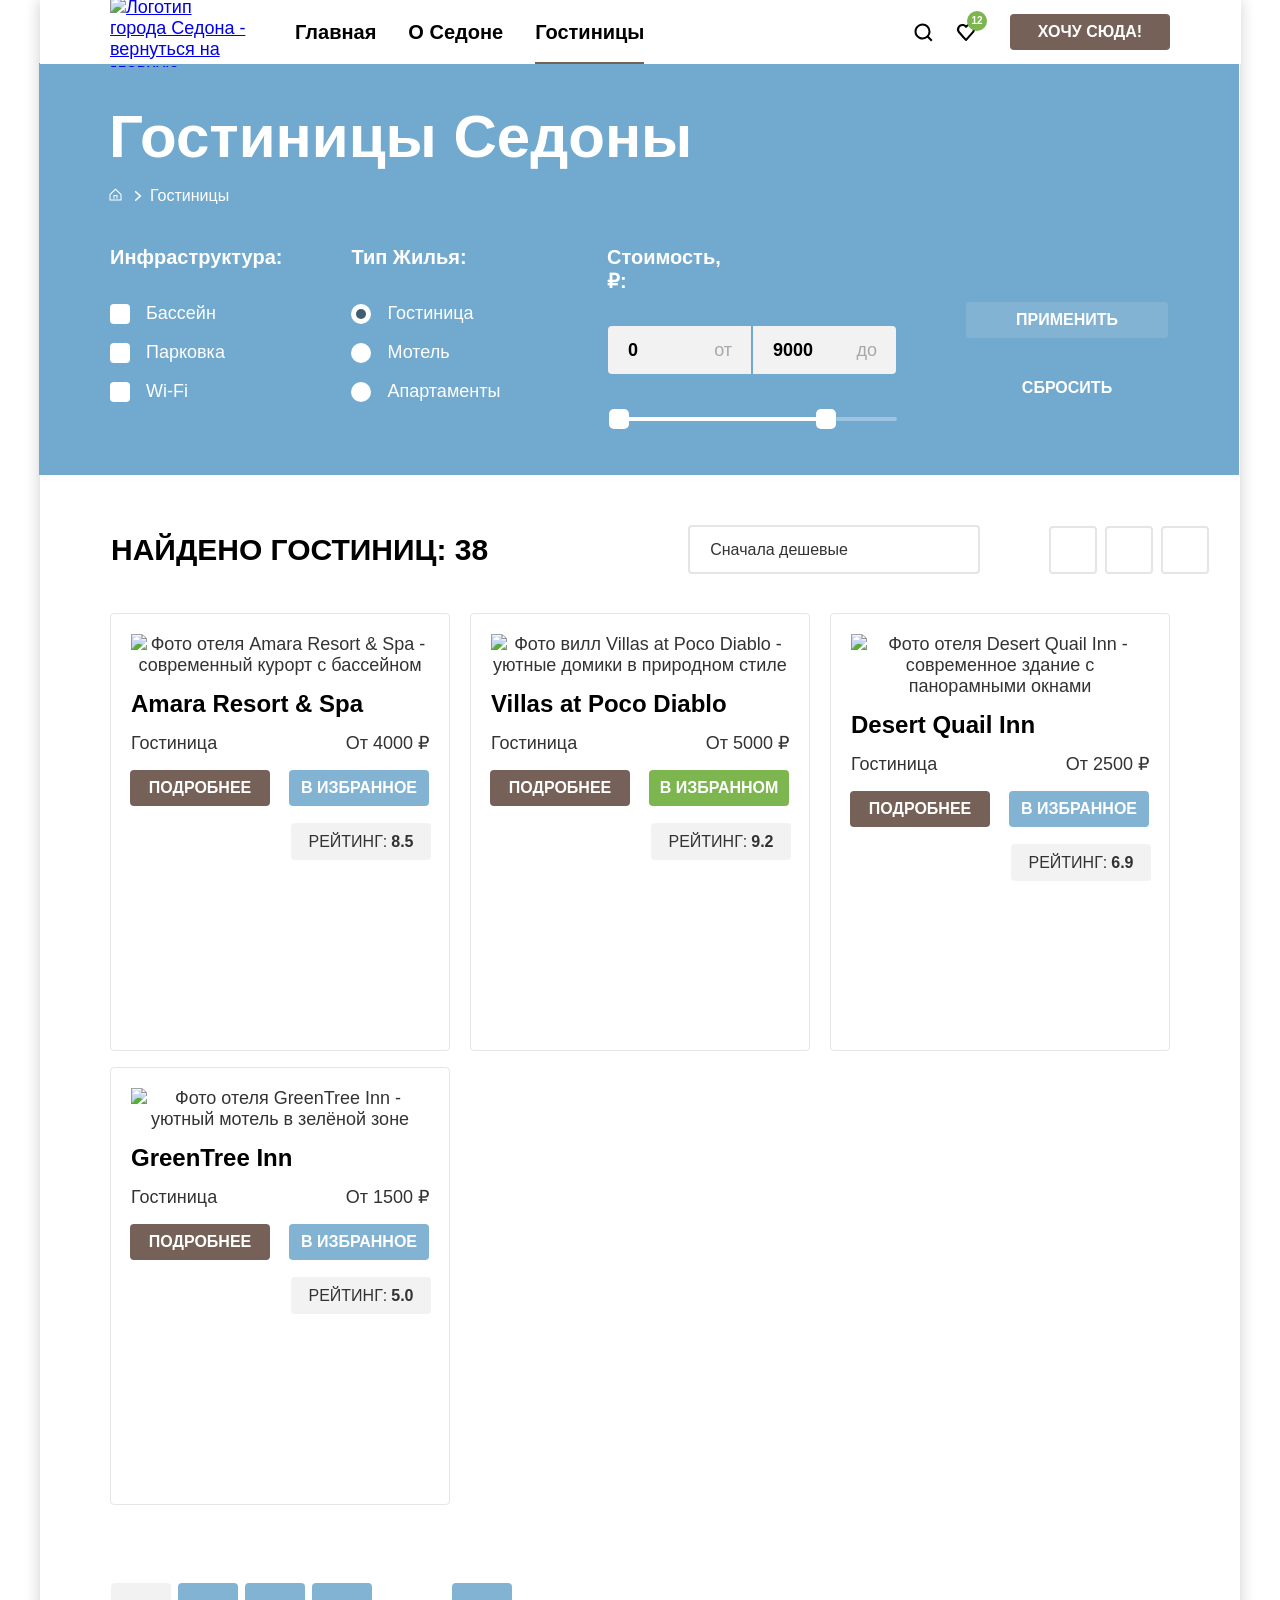
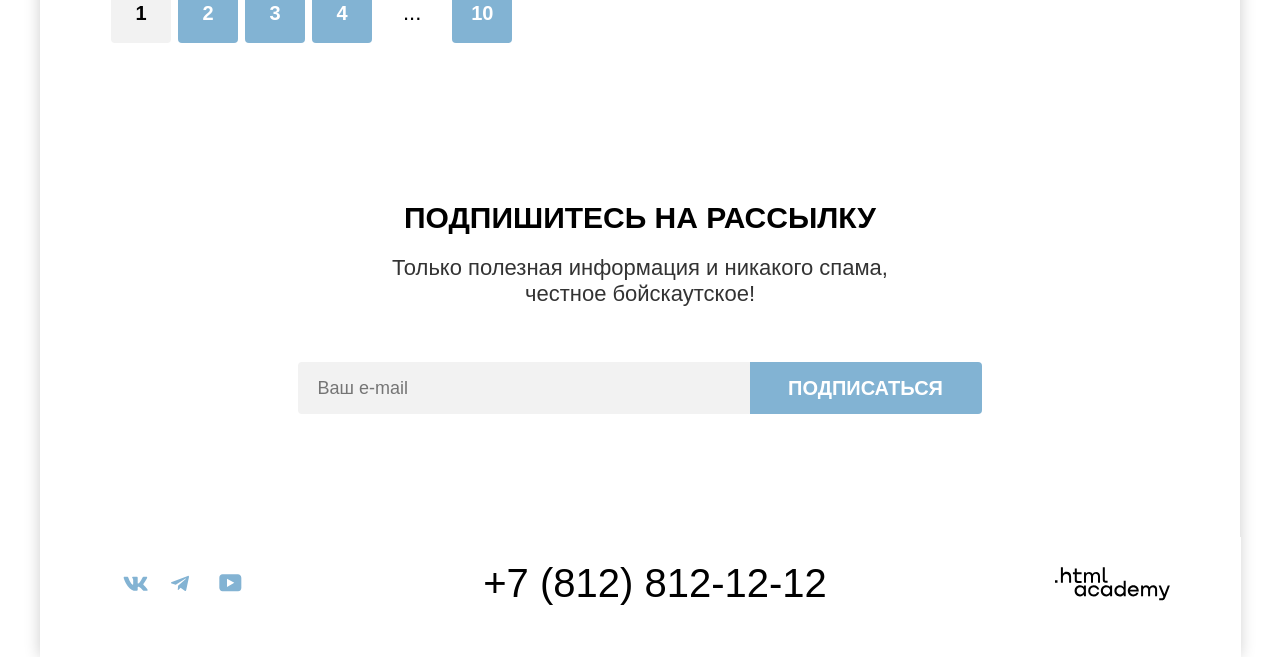
==== commit 19b5625b: "Merge pull request #4 from Vip2045/master" ====
--- a/catalog.html
+++ b/catalog.html
@@ -73,7 +73,7 @@
                   />
                 </svg>
                 <span class="visually-hidden">Избранное</span>
-                <span class="favorite-badge" width="20" height="20">12</span>
+                <span class="favorite-badge">12</span>
               </a>
             </li>
 
@@ -298,7 +298,6 @@
             <select
               class="select-control arrow-down"
               id="sort-method"
-              class="select-control arrow-down"
               name="sort"
             >
               <option value="popular">Сначала дешевые</option>
@@ -335,9 +334,14 @@
             <!-- Карточка 1 -->
             <li class="card">
               <div class="hotel-image">
-                <img src="images/hotel-card/hotel-1.jpg" width: 300px; height:
-                212px; alt="Фото отеля Amara Resort & Spa - современный курорт с
-                бассейном" class="hotel-photo" />
+                <img
+                  src="images/hotel-card/hotel-1.jpg"
+                  width="300"
+                  height="212"
+                  alt="Фото отеля Amara Resort & Spa - современный курорт с
+                бассейном"
+                  class="hotel-photo"
+                />
               </div>
               <h3 class="hotel-title">Amara Resort & Spa</h3>
 
@@ -347,8 +351,10 @@
               </div>
 
               <div class="button-actions">
-                <button class="btn details-btn">Подробнее</button>
-                <button class="btn favorite-btn">В избранное</button>
+                <button class="btn details-btn" type="button">Подробнее</button>
+                <button class="btn favorite-btn" type="button">
+                  В избранное
+                </button>
               </div>
 
               <div class="reviews">
@@ -365,9 +371,14 @@
             <!-- Карточка 2 -->
             <li class="card">
               <div class="hotel-image">
-                <img src="images/hotel-card/hotel-2.jpg" width: 300px; height:
-                212px; alt="Фото вилл Villas at Poco Diablo - уютные домики в
-                природном стиле" class="hotel-photo" />
+                <img
+                  src="images/hotel-card/hotel-2.jpg"
+                  width="300"
+                  height="212"
+                  alt="Фото вилл Villas at Poco Diablo - уютные домики в
+                природном стиле"
+                  class="hotel-photo"
+                />
               </div>
               <h3 class="hotel-title">Villas at Poco Diablo</h3>
 
@@ -377,8 +388,10 @@
               </div>
 
               <div class="button-actions">
-                <button class="btn details-btn">Подробнее</button>
-                <button class="btn favorite-btn-active">В избранном</button>
+                <button class="btn details-btn" type="button">Подробнее</button>
+                <button class="btn favorite-btn-active" type="button">
+                  В избранном
+                </button>
               </div>
 
               <div class="reviews">
@@ -395,9 +408,14 @@
             <!-- Карточка 3 -->
             <li class="card">
               <div class="hotel-image">
-                <img src="images/hotel-card/hotel-3.jpg" width: 300px; height:
-                212px; alt="Фото отеля Desert Quail Inn - современное здание с
-                панорамными окнами" class="hotel-photo" />
+                <img
+                  src="images/hotel-card/hotel-3.jpg"
+                  width="300"
+                  height="212"
+                  alt="Фото отеля Desert Quail Inn - современное здание с
+                панорамными окнами"
+                  class="hotel-photo"
+                />
               </div>
               <h3 class="hotel-title">Desert Quail Inn</h3>
 
@@ -407,8 +425,10 @@
               </div>
 
               <div class="button-actions">
-                <button class="btn details-btn">Подробнее</button>
-                <button class="btn favorite-btn">В избранное</button>
+                <button class="btn details-btn" type="button">Подробнее</button>
+                <button class="btn favorite-btn" type="button">
+                  В избранное
+                </button>
               </div>
 
               <div class="reviews">
@@ -424,9 +444,14 @@
             <!-- Карточка 4 -->
             <li class="card">
               <div class="hotel-image">
-                <img src="images/hotel-card/hotel-4.jpg" width: 300px; height:
-                212px; alt="Фото отеля GreenTree Inn - уютный мотель в зелёной
-                зоне" class="hotel-photo" />
+                <img
+                  src="images/hotel-card/hotel-4.jpg"
+                  width="300"
+                  height="212"
+                  alt="Фото отеля GreenTree Inn - уютный мотель в зелёной
+                зоне"
+                  class="hotel-photo"
+                />
               </div>
               <h3 class="hotel-title">GreenTree Inn</h3>
 
@@ -436,8 +461,10 @@
               </div>
 
               <div class="button-actions">
-                <button class="btn details-btn">Подробнее</button>
-                <button class="btn favorite-btn">В избранное</button>
+                <button class="btn details-btn" type="button">Подробнее</button>
+                <button class="btn favorite-btn" type="button">
+                  В избранное
+                </button>
               </div>
 
               <div class="reviews">
--- a/styles/styles.css
+++ b/styles/styles.css
@@ -31,12 +31,12 @@
   flex-direction: column;
   min-height: 100%;
   margin: 0;
+  padding: 0;
   margin: 0 auto;
   font-family: "PT Sans", sans-serif;
   font-size: 18px;
   line-height: 21px;
   font-weight: 400;
-  font-style: normal;
   color: #333;
   background-color: #fff;
   box-shadow: 0 0 15px 0 rgba(0, 0, 0, 0.2);
@@ -44,7 +44,7 @@
 
 /* Page-container */
 .page-container {
-  width: 1200px;
+  min-width: 1200px;
   margin: 0 auto;
   display: flex;
   flex-direction: column;
@@ -145,10 +145,8 @@
 
 .navigation-link:hover,
 .navigation-link:focus {
-  color:#505050;
-}
-
-
+  color: #505050;
+}
 
 .navigation-favorites {
   margin-left: 1px;
@@ -193,9 +191,8 @@
 
 .favorite-badge:hover,
 .favorite-badge:focus {
-   background-color: #8ec85f;
-}
-
+  background-color: #8ec85f;
+}
 
 .navigation-button-link {
   display: flex;
@@ -396,13 +393,19 @@
 }
 
 /* Services */
+.services {
+  margin-top: 47px;
+  margin-bottom: -7px;
+}
+
 .services-header {
   width: 1200px;
   margin: 0 auto;
   display: flex;
   flex-direction: column;
   align-items: center;
-  margin-top: 40px;
+  margin-top: -46px;
+  margin-bottom: 0;
 }
 
 .services-title {
@@ -412,6 +415,7 @@
   text-transform: uppercase;
   text-align: center;
   color: #000;
+  margin-top: 62px;
   margin-bottom: -2px;
 }
 
@@ -422,46 +426,54 @@
   line-height: 26px;
   text-align: center;
   color: #333;
-  margin-bottom: 64px;
 }
 
 .services-cards {
+  width: 1200px;
+  max-height: 385;
   display: flex;
   justify-content: center;
-  width: 1200px;
-  margin-top: -102px;
-  padding: 81px 85px;
+  align-items: center;
+  margin: 0 auto;
+  margin-top: 11px;
+  margin-bottom: -16px;
 }
 
 .services-list {
-  display: flex;
   list-style: none;
-  text-align: center;
-  padding: 0 20px;
-  margin-top: 20px;
+  display: flex;
+  flex-wrap: wrap;
+  align-items: center;
+  text-align: center;
+  padding: 0;
+  margin-top: 40px;
 }
 
 .service-item {
   width: 400px;
-  display: flex;
+  min-height: 385px;
+  display: flex;
+  align-items: center;
   flex-direction: column;
-  min-height: 385px;
+  padding: 81px 85px;
+  padding-bottom: 18px;
 }
 
 .service-icon {
-  display: flex;
-  margin-top: 20px;
+  width: 100%;
+  text-align: center;
+  margin-top: -1px;
 }
 
 .service-card-title {
-  font-family: "PT Sans", sans-serif;
   font-weight: 700;
   font-size: 24px;
   line-height: 28px;
   text-transform: uppercase;
-  color: #000;
-  margin-top: 29px;
-  margin-bottom: 14px;
+  text-align: center;
+  color: #000;
+  margin-top: 27px;
+  margin-left: -1px;
 }
 
 .service-card-text {
@@ -470,22 +482,16 @@
   line-height: 21px;
   text-align: center;
   color: #333;
-  margin-top: 15px;
+  margin-top: 4px;
   margin-left: -2px;
+}
+
+.light {
+  background-color: #fff;
 }
 
 .light-blue {
   background-color: #f0f6fa;
-  display: flex;
-  align-items: center;
-  justify-content: center;
-}
-
-.light {
-  background-color: #fff;
-  display: flex;
-  align-items: center;
-  justify-content: center;
 }
 
 /* Search */
@@ -496,7 +502,7 @@
   align-items: center;
   justify-content: flex-start;
   flex-direction: column;
-  margin-top: 27px;
+  margin-top: 124px;
 }
 .search-title {
   font-weight: 700;
@@ -566,7 +572,7 @@
   background-size: cover;
   background-repeat: no-repeat;
   background-position: center bottom;
-  margin-top: -48px;
+  margin-top: -49px;
   padding: 0;
 }
 
